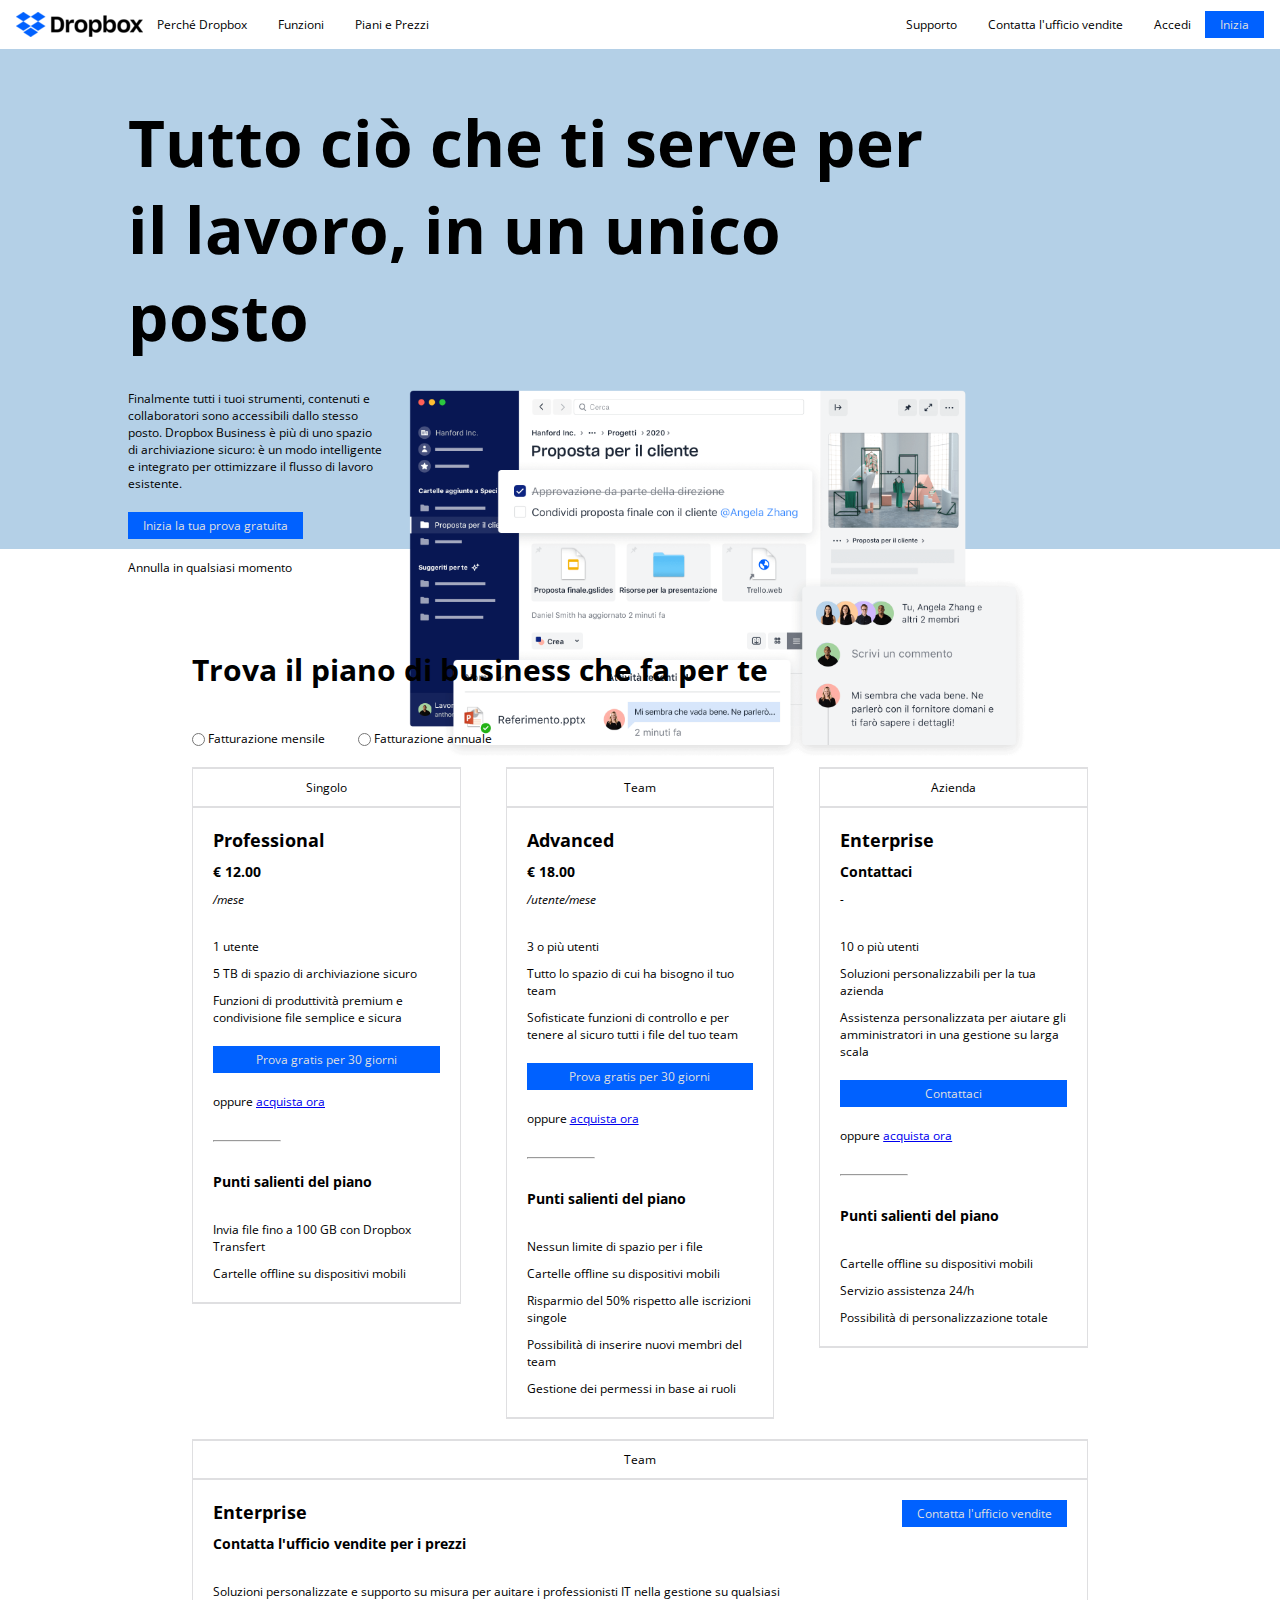
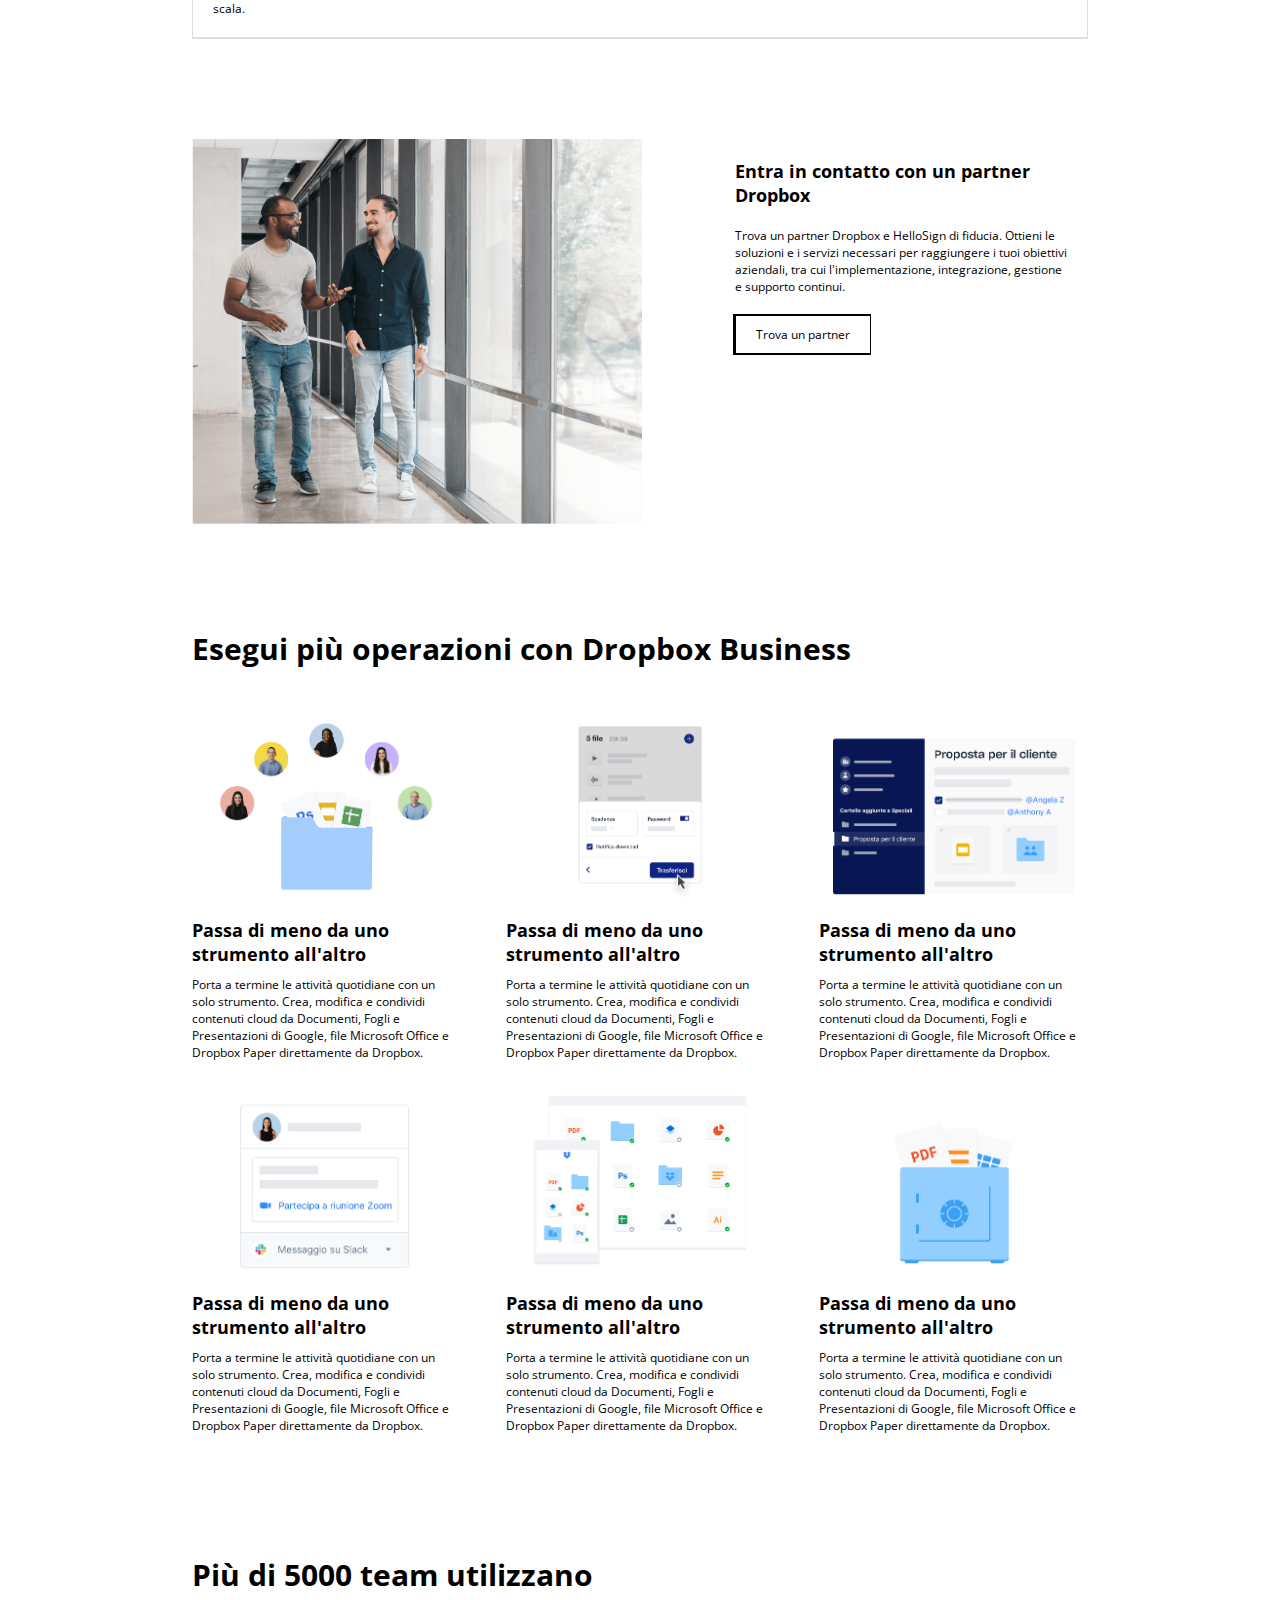
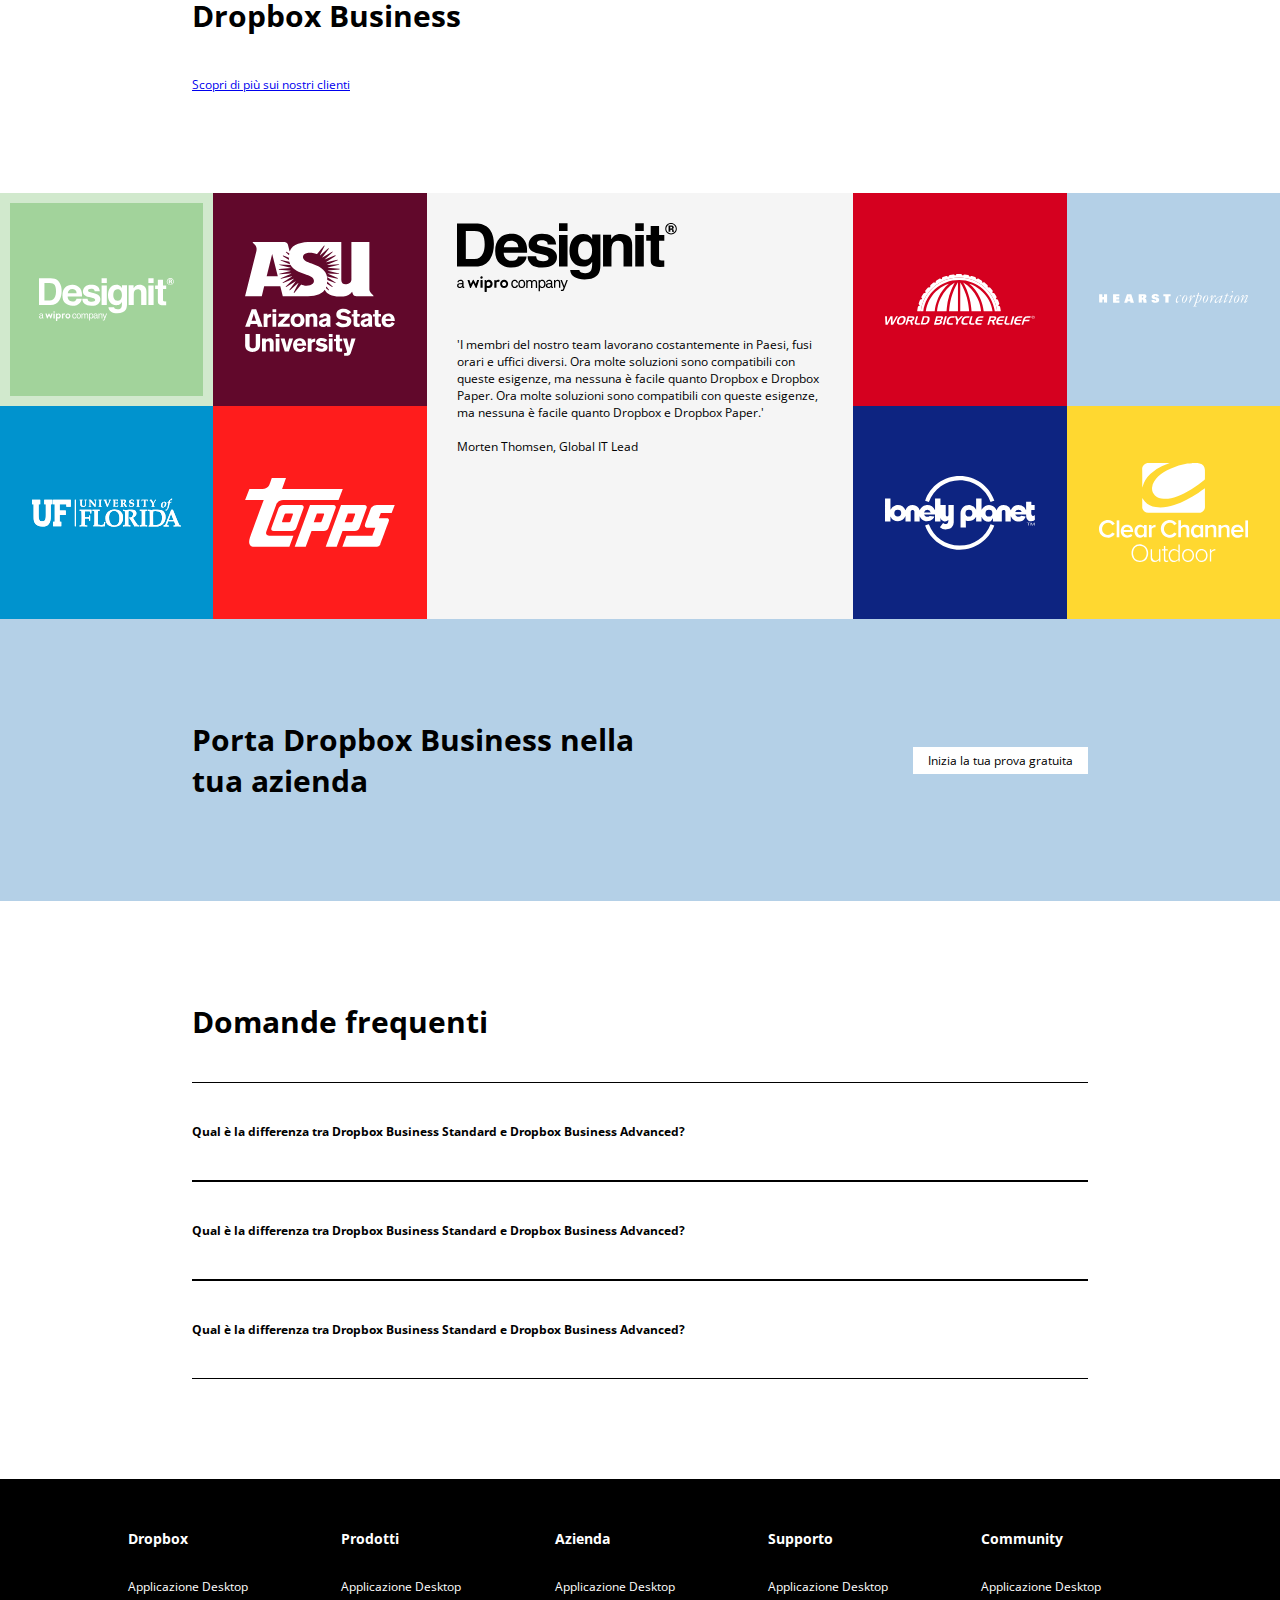
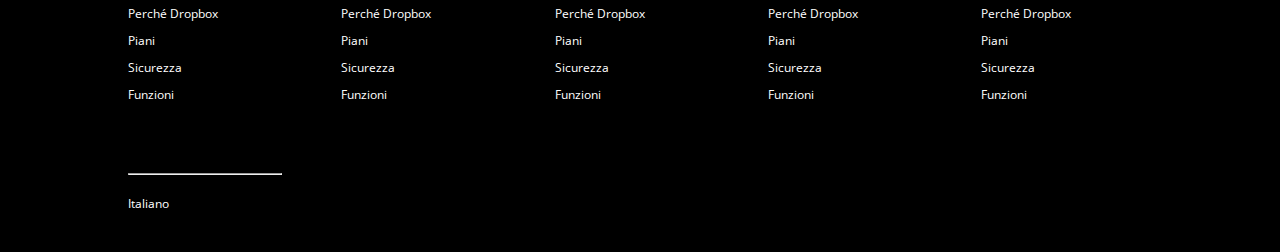
==== index.html @ f46a7dac "prima versione completa" ====
<!DOCTYPE html>
<html lang="en">
<head>
    <meta charset="UTF-8">
    <meta name="viewport" content="width=device-width, initial-scale=1.0">
    <title>Dropbox Business</title>

    <link rel="preconnect" href="https://fonts.googleapis.com">
    <link rel="preconnect" href="https://fonts.gstatic.com" crossorigin>
    <link href="https://fonts.googleapis.com/css2?family=Open+Sans:wght@400;700&display=swap" rel="stylesheet">
    <!-- /Google Fonts -->
    
    <link rel="stylesheet" href="https://cdnjs.cloudflare.com/ajax/libs/font-awesome/6.4.0/css/all.min.css" integrity="sha512-iecdLmaskl7CVkqkXNQ/ZH/XLlvWZOJyj7Yy7tcenmpD1ypASozpmT/E0iPtmFIB46ZmdtAc9eNBvH0H/ZpiBw==" crossorigin="anonymous" referrerpolicy="no-referrer" />
    <!-- /Fontawesome -->

    <link rel="stylesheet" href="./css/style.css">
    <!-- /Link al css -->
</head>
<body>

    <header>

        <div class="h-container d-flex px-1">

            <div class="h-links1 d-flex">
                <div class="dropbox-logo">
                    <a href="#">
                        <img src="./img/logo-small.png" alt="dropbox logo">
                    </a>
                </div>
                <div class="links">
                    <a href="#">Perché Dropbox</a>
                    <a href="#">Funzioni</a>
                    <a href="#">Piani e Prezzi</a>
                </div>
            </div>

            <div class="h-links2 d-flex">
                <div class="links">
                    <a href="#">Supporto</a>
                    <a href="#">Contatta l'ufficio vendite</a>
                    <a href="#">Accedi</a>
                </div>
                <a href="#" class="a-btn">
                    Inizia
                </a>
            </div>

        </div>

    </header>
    <!-- /Header -->

    <main>

        <section class="heroimg-container">

            <div class="heroimg-container2 container d-flex">
                <div class="heroimg-title">
                    <h1>
                        Tutto ciò che ti serve per il lavoro, in un unico posto
                    </h1>
                </div>
                <div class="heroimg-par">
                    <div>
                        Finalmente tutti i tuoi strumenti, contenuti e collaboratori sono accessibili dallo stesso posto. Dropbox Business è più di uno spazio di archiviazione sicuro: è un modo intelligente e integrato per ottimizzare il flusso di lavoro esistente.
                    </div>
                    <a href="" class="a-btn">
                        Inizia la tua prova gratuita
                    </a>
                    <div class="cancel">
                        Annulla in qualsiasi momento
                    </div>
                    <div class="arrow">
                        <i class="fa-solid fa-arrow-down"></i>
                    </div>
                </div>
                <div class="heroimg-img">
                    <img src="./img/jumbo.png" alt="hero image">
                </div>
            </div>

        </section>
        <!-- /Hero Image -->

        <section>

            <div class="container2">
                
                <div class="bsn-title">
                    <h2>
                        Trova il piano di business che fa per te
                    </h2>
                </div>
                <!-- /Titolo sezione -->

                <div class="radio-btn">
                    <input type="radio" id="mensile" name="fatturazione">
                    <label for="mensile">Fatturazione mensile</label>
                    <input type="radio" id="annuale" name="fatturazione">
                    <label for="annuale">Fatturazione annuale</label>
                </div>
                <!-- /Scelta fatturazione -->

                <div class="card-container d-flex">

                    <div class="bsn-card">
                        <div class="bsn-card-title">
                            <i class="fa-solid fa-user"></i>
                            Singolo
                        </div>
                        <div class="bsn-card-body">
                            <h2>
                                Professional
                            </h2>
                            <h3 class="price">
                                &euro; 12.00
                            </h3>
                            <div>
                                <em>/mese</em>
                            </div>
                            <ul>
                                <li>
                                    <i class="fa-solid fa-user"></i>
                                    1 utente
                                </li>
                                <li>
                                    <i class="fa-sharp fa-solid fa-folder"></i>
                                    5 TB di spazio di archiviazione sicuro
                                </li>
                                <li>
                                    <i class="fa-solid fa-share-nodes"></i>
                                    Funzioni di produttività premium e condivisione file semplice e sicura
                                </li>
                            </ul>
                            <a href="#" class="a-btn">
                                Prova gratis per 30 giorni
                            </a>
                            <div>
                                oppure <a href="#">acquista ora</a>
                            </div>
                            <hr>
                            <h3>
                                Punti salienti del piano
                            </h3>
                            <ul>
                                <li>
                                    <i class="fa-solid fa-check"></i>
                                    Invia file fino a 100 GB con Dropbox Transfert
                                </li>
                                <li>
                                    <i class="fa-solid fa-check"></i>
                                    Cartelle offline su dispositivi mobili
                                </li>
                            </ul>
                            
                        </div>
    
                    </div>
                    <!-- /Piano Professional -->

                    <div class="bsn-card">
                        <div class="bsn-card-title">
                            <i class="fa-solid fa-users"></i>
                            Team
                        </div>
                        <div class="bsn-card-body">
                            <h2>
                                Advanced
                            </h2>
                            <h3 class="price">
                                &euro; 18.00
                            </h3>
                            <div>
                                <em>/utente/mese</em>
                            </div>
                            <ul>
                                <li>
                                    <i class="fa-solid fa-users"></i>
                                    3 o più utenti
                                </li>
                                <li>
                                    <i class="fa-sharp fa-solid fa-folder"></i>
                                    Tutto lo spazio di cui ha bisogno il tuo team
                                </li>
                                <li>
                                    <i class="fa-solid fa-share-nodes"></i>
                                    Sofisticate funzioni di controllo e per tenere al sicuro tutti i file del tuo team
                                </li>
                            </ul>
                            <a href="#" class="a-btn">
                                Prova gratis per 30 giorni
                            </a>
                            <div>
                                oppure <a href="#">acquista ora</a>
                            </div>
                            <hr>
                            <h3>
                                Punti salienti del piano
                            </h3>
                            <ul>
                                <li>
                                    <i class="fa-solid fa-check"></i>
                                    Nessun limite di spazio per i file
                                </li>
                                <li>
                                    <i class="fa-solid fa-check"></i>
                                    Cartelle offline su dispositivi mobili
                                </li>
                                <li>
                                    <i class="fa-solid fa-check"></i>
                                    Risparmio del 50% rispetto alle iscrizioni singole
                                </li>
                                <li>
                                    <i class="fa-solid fa-check"></i>
                                    Possibilità di inserire nuovi membri del team
                                </li>
                                <li>
                                    <i class="fa-solid fa-check"></i>
                                    Gestione dei permessi in base ai ruoli
                                </li>
                            </ul>
                            
                        </div>
                        
                    </div>
                    <!-- /Piano Advanced -->

                    <div class="bsn-card">
                        <div class="bsn-card-title">
                            <i class="fa-solid fa-building"></i>
                            Azienda
                        </div>
                        <div class="bsn-card-body">
                            <h2>
                                Enterprise
                            </h2>
                            <h3 class="price">
                                Contattaci
                            </h3>
                            <div>
                                <em>-</em>
                            </div>
                            <ul>
                                <li>
                                    <i class="fa-solid fa-user"></i>
                                    10 o più utenti
                                </li>
                                <li>
                                    <i class="fa-sharp fa-solid fa-folder"></i>
                                    Soluzioni personalizzabili per la tua azienda
                                </li>
                                <li>
                                    <i class="fa-solid fa-share-nodes"></i>
                                    Assistenza personalizzata per aiutare gli amministratori in una gestione su larga scala
                                </li>
                            </ul>
                            <a href="#" class="a-btn">
                                Contattaci
                            </a>
                            <div>
                                oppure <a href="#">acquista ora</a>
                            </div>
                            <hr>
                            <h3>
                                Punti salienti del piano
                            </h3>
                            <ul>
                                <li>
                                    <i class="fa-solid fa-check"></i>
                                    Cartelle offline su dispositivi mobili
                                </li>
                                <li>
                                    <i class="fa-solid fa-check"></i>
                                    Servizio assistenza 24/h
                                </li>
                                <li>
                                    <i class="fa-solid fa-check"></i>
                                    Possibilità di personalizzazione totale
                                </li>
                            </ul>
                            
                        </div>
                        
                    </div>
                    <!-- /Piano Enterprise -->

                    <div class="bsn-card2">
                        <div class="bsn-card-title">
                            <i class="fa-solid fa-building"></i>
                            Team
                        </div>
                        <div class="bsn-card-body2 d-flex">
                            <div class="col1">
                                <h2>
                                    Enterprise
                                </h2>
                                <h3 class="ufficio-vendite">
                                    Contatta l'ufficio vendite per i prezzi
                                </h3>
                                <div>
                                    Soluzioni personalizzate e supporto su misura per auitare i professionisti IT nella gestione su qualsiasi scala.
                                </div>
                            </div>
                            <div class="col2 d-flex">
                                <a href="#" class="a-btn">
                                    Contatta l'ufficio vendite
                                </a>
                            </div>
                        </div>
                    </div>
                    <!-- /Piano Enterprise larghezza 100% -->

                </div>

            </div>

        </section>
        <!-- /Piano di business -->

        <section>

            <div class="partner container2 d-flex">

                <div class="img">
                    <img src="./img/partner.png" alt="business partner">
                </div>

                <div class="par">
                    <h2>
                        Entra in contatto con un partner Dropbox
                    </h2>
                    <div>
                        Trova un partner Dropbox e HelloSign di fiducia. Ottieni le soluzioni e i servizi necessari per raggiungere i tuoi obiettivi aziendali, tra cui l'implementazione, integrazione, gestione e supporto continui.
                    </div>
                    <a href="#" class="a-btn">
                        Trova un partner
                    </a>
                </div>

            </div>

        </section>
        <!-- /Partner Dropbox -->

        <section>

            <div class="container2">

                <div class="operaz-title">
                    <h2>
                        Esegui più operazioni con Dropbox Business
                    </h2>
                </div>
                <!-- /Titolo sezione -->

                <div class="operaz d-flex">

                    <div class="operaz-item">
                        <div class="operaz-card-img">
                            <img src="./img/business-feature-switching-tools.png" alt="">
                        </div>
                        <div class="operaz-card-title">
                            <h2>
                                Passa di meno da uno strumento all'altro
                            </h2>
                        </div>
                        <div>
                            Porta a termine le attività quotidiane con un solo strumento. Crea, modifica e condividi contenuti cloud da Documenti, Fogli e Presentazioni di Google, file Microsoft Office e Dropbox Paper direttamente da Dropbox.
                        </div>
                    </div>
                    <!-- /Card operazioni Business -->
                    
                    <div class="operaz-item">
                        <div class="operaz-card-img">
                            <img src="./img/business-feature-send-files-it.png" alt="">
                        </div>
                        <div class="operaz-card-title">
                            <h2>
                                Passa di meno da uno strumento all'altro
                            </h2>
                        </div>
                        <div>
                            Porta a termine le attività quotidiane con un solo strumento. Crea, modifica e condividi contenuti cloud da Documenti, Fogli e Presentazioni di Google, file Microsoft Office e Dropbox Paper direttamente da Dropbox.
                        </div>
                    </div>
                    <!-- /Card operazioni Business -->

                    <div class="operaz-item">
                        <div class="operaz-card-img">
                            <img src="./img/business-feature-coordinate-it.png" alt="">
                        </div>
                        <div class="operaz-card-title">
                            <h2>
                                Passa di meno da uno strumento all'altro
                            </h2>
                        </div>
                        <div>
                            Porta a termine le attività quotidiane con un solo strumento. Crea, modifica e condividi contenuti cloud da Documenti, Fogli e Presentazioni di Google, file Microsoft Office e Dropbox Paper direttamente da Dropbox.
                        </div>
                    </div>
                    <!-- /Card operazioni Business -->

                    <div class="operaz-item">
                        <div class="operaz-card-img">
                            <img src="./img/business-feature-integrations-it.png" alt="">
                        </div>
                        <div class="operaz-card-title">
                            <h2>
                                Passa di meno da uno strumento all'altro
                            </h2>
                        </div>
                        <div>
                            Porta a termine le attività quotidiane con un solo strumento. Crea, modifica e condividi contenuti cloud da Documenti, Fogli e Presentazioni di Google, file Microsoft Office e Dropbox Paper direttamente da Dropbox.
                        </div>
                    </div>
                    <!-- /Card operazioni Business -->

                    <div class="operaz-item">
                        <div class="operaz-card-img">
                            <img src="./img/business-feature-multi-device.png" alt="">
                        </div>
                        <div class="operaz-card-title">
                            <h2>
                                Passa di meno da uno strumento all'altro
                            </h2>
                        </div>
                        <div>
                            Porta a termine le attività quotidiane con un solo strumento. Crea, modifica e condividi contenuti cloud da Documenti, Fogli e Presentazioni di Google, file Microsoft Office e Dropbox Paper direttamente da Dropbox.
                        </div>
                    </div>
                    <!-- /Card operazioni Business -->

                    <div class="operaz-item">
                        <div class="operaz-card-img">
                            <img src="./img/business-feature-security.png" alt="">
                        </div>
                        <div class="operaz-card-title">
                            <h2>
                                Passa di meno da uno strumento all'altro
                            </h2>
                        </div>
                        <div>
                            Porta a termine le attività quotidiane con un solo strumento. Crea, modifica e condividi contenuti cloud da Documenti, Fogli e Presentazioni di Google, file Microsoft Office e Dropbox Paper direttamente da Dropbox.
                        </div>
                    </div>
                    <!-- /Card operazioni Business -->

                </div>

            </div>

        </section>
        <!-- /Operazioni -->

        <section>

            <div class="container2">

                <div class="team-title">
                    <h2>
                        Più di 5000 team utilizzano Dropbox Business
                    </h2>
                </div>
                <!-- /Titolo sezione -->

                <div class="scopri">
                    <a href="#">Scopri di più sui nostri clienti</a>
                </div>

            </div>

        </section>
        <!-- /Team -->

        <section>

            <div class="clients d-flex">

                <div class="clients-item lateral d-flex">

                    <div class="clients-card designit d-flex">
                        <img src="./img/designit.svg" alt="designit logo">
                    </div>
                    <div class="clients-card arizona d-flex">
                        <img src="./img/arizona_state_university.svg" alt="arizona university logo">
                    </div>
                    <div class="clients-card florida d-flex">
                        <img src="./img/university_of_florida.svg" alt="florida university logo">   
                    </div>
                    <div class="clients-card topps d-flex">
                        <img src="./img/topps.svg" alt="topps logo">
                    </div>

                </div>

                <div class="clients-item designit-quote">
                    <div class="designit-logo">
                        <img src="./img/designit.svg" alt="designit logo">
                    </div>
                    <div class="thomsen-quote">
                        'I membri del nostro team lavorano costantemente in Paesi, fusi orari e uffici diversi. Ora molte soluzioni sono compatibili con queste esigenze, ma nessuna è facile quanto Dropbox e Dropbox Paper. Ora molte soluzioni sono compatibili con queste esigenze, ma nessuna è facile quanto Dropbox e Dropbox Paper.'
                        <br>
                        <br>
                        Morten Thomsen, Global IT Lead 
                    </div>

                </div>

                <div class="clients-item lateral d-flex">

                    <div class="clients-card bicycle d-flex">
                        <img src="./img/world_bicycle_relief.svg" alt="bicycle logo">
                    </div>
                    <div class="clients-card hearst d-flex">
                        <img src="./img/hearst_corp.svg" alt="hearst logo">
                    </div>
                    <div class="clients-card lonely d-flex">
                        <img src="./img/lonely_planet.svg" alt="lonely planet logo">   
                    </div>
                    <div class="clients-card clear d-flex">
                        <img src="./img/clear_channel.svg" alt="clear channel logo">
                    </div>

                </div>

            </div>

        </section>
        <!-- /Icone clienti -->

        <section class="porta-dropbox">

            <div class="container2 porta-dropbox-cont d-flex">

                <div class="title">
                    <h2>Porta Dropbox Business nella tua azienda</h2>
                </div>

                <div class="">
                    <a href="#" class="a-btn">Inizia la tua prova gratuita</a>
                </div>

            </div>

        </section>
        <!-- /Porta Dropbox -->

        <section>

            <div class="faq container2">

                <div class="faq-title">
                    <h2>Domande frequenti</h2>
                </div>
                <div class="faq-container">
                    <div class="question d-flex">
                        <div>
                            <h4>
                                Qual è la differenza tra Dropbox Business Standard e Dropbox Business Advanced?
                            </h4>
                        </div>
                        <div>
                            <i class="fa-solid fa-chevron-down"></i>
                            <i class="fa-solid fa-chevron-up"></i>
                        </div>
                    </div>
                    <p class="answer">
                        Lorem ipsum dolor sit amet consectetur adipisicing elit. Dignissimos aliquam ex harum in, fuga enim doloribus, magni facere magnam quos suscipit repudiandae corporis dolorem vitae, recusandae similique laborum laudantium iusto.
                    </p>
                </div>
                <div class="faq-container">
                    <div class="question d-flex">
                        <div>
                            <h4>
                                Qual è la differenza tra Dropbox Business Standard e Dropbox Business Advanced?
                            </h4>
                        </div>
                        <div>
                            <i class="fa-solid fa-chevron-down"></i>
                            <i class="fa-solid fa-chevron-up"></i>
                        </div>
                    </div>
                    <p class="answer">
                        Lorem ipsum dolor sit amet consectetur adipisicing elit. Dignissimos aliquam ex harum in, fuga enim doloribus, magni facere magnam quos suscipit repudiandae corporis dolorem vitae, recusandae similique laborum laudantium iusto.
                    </p>
                </div>
                <div class="faq-container">
                    <div class="question d-flex">
                        <div>
                            <h4>
                                Qual è la differenza tra Dropbox Business Standard e Dropbox Business Advanced?
                            </h4>
                        </div>
                        <div>
                            <i class="fa-solid fa-chevron-down"></i>
                            <i class="fa-solid fa-chevron-up"></i>
                        </div>
                    </div>
                    <p class="answer">
                        Lorem ipsum dolor sit amet consectetur adipisicing elit. Dignissimos aliquam ex harum in, fuga enim doloribus, magni facere magnam quos suscipit repudiandae corporis dolorem vitae, recusandae similique laborum laudantium iusto.
                    </p>
                </div>

            </div>


        </section>
        <!-- /Domande frequenti -->

    </main>
    <!-- /Main -->

    <footer>

        <div class="f-container container d-flex">

            <div class="f-item">
                <h3>
                    Dropbox
                </h3>
                <ul>
                    <li>
                        <a href="">Applicazione Desktop</a>
                    </li>
                    <li>
                        <a href="">Perché Dropbox</a>
                    </li>
                    <li>
                        <a href="">Piani</a>
                    </li>
                    <li>
                        <a href="">Sicurezza</a>
                    </li>
                    <li>
                        <a href="">Funzioni</a>
                    </li>
                </ul>
            </div>
            <div class="f-item">
                <h3>
                    Prodotti
                </h3>
                <ul>
                    <li>
                        <a href="">Applicazione Desktop</a>
                    </li>
                    <li>
                        <a href="">Perché Dropbox</a>
                    </li>
                    <li>
                        <a href="">Piani</a>
                    </li>
                    <li>
                        <a href="">Sicurezza</a>
                    </li>
                    <li>
                        <a href="">Funzioni</a>
                    </li>
                </ul>
            </div>
            <div class="f-item">
                <h3>
                    Azienda
                </h3>
                <ul>
                    <li>
                        <a href="">Applicazione Desktop</a>
                    </li>
                    <li>
                        <a href="">Perché Dropbox</a>
                    </li>
                    <li>
                        <a href="">Piani</a>
                    </li>
                    <li>
                        <a href="">Sicurezza</a>
                    </li>
                    <li>
                        <a href="">Funzioni</a>
                    </li>
                </ul>
            </div>
            <div class="f-item">
                <h3>
                    Supporto
                </h3>
                <ul>
                    <li>
                        <a href="">Applicazione Desktop</a>
                    </li>
                    <li>
                        <a href="">Perché Dropbox</a>
                    </li>
                    <li>
                        <a href="">Piani</a>
                    </li>
                    <li>
                        <a href="">Sicurezza</a>
                    </li>
                    <li>
                        <a href="">Funzioni</a>
                    </li>
                </ul>
            </div>
            <div class="f-item">
                <h3>
                    Community
                </h3>
                <ul>
                    <li>
                        <a href="">Applicazione Desktop</a>
                    </li>
                    <li>
                        <a href="">Perché Dropbox</a>
                    </li>
                    <li>
                        <a href="">Piani</a>
                    </li>
                    <li>
                        <a href="">Sicurezza</a>
                    </li>
                    <li>
                        <a href="">Funzioni</a>
                    </li>
                </ul>
            </div>

            <div class="language">
                <hr>
                <div>
                    <i class="fa-solid fa-earth-europe"></i>
                    Italiano
                    <i class="fa-solid fa-caret-up"></i>
                </div>
            </div>

        </div>
        

    </footer>
    <!-- /Footer -->
    
</body>
</html>
---- css/style.css ----
/* #region Common */

    * {
        margin: 0;
        padding: 0;
        box-sizing: border-box;
    }

    :root {
        --light: white;
        --dark: black;
        --light-grey: #dfdfe1;
        --bg-btn: #0061ff;
        --bg-btn-light: #478cfa;
        --bg-heroimg: #b4d0e7;
        --txt-check: #0c64ff;
        --bg-designit: #a2d39b;
        --bord-designit: #d1e9cd;
        --bg-arizona: #61082b;
        --bg-florida: #0093ce;
        --bg-topps: #ff1c1c;
        --bg-bicycle: #d5001f;
        --bg-hearst: #b4d0e7;
        --bg-lonely: #0d2481;
        --bg-clear: #ffd830;
        --bg-designit-quote: #f5f5f5;
    }

    body {
        font-family: 'Open Sans', sans-serif;
        font-size: 12px;
        min-width: 1100px;
    }

    header {
        position: sticky;
        top: 0;
        left: 0;
        background-color: var(--light);
    }

    footer {
        background-color: var(--dark);
    }

/* #endregion Common */

/* #region Utilities */

    .container {
        width: 80%;
        max-width: 1170px;
        margin: auto;
    }

    .container2 {
        width: 70%;
        max-width: 1100px;
        margin: auto;
    }

    .d-flex {
        display: flex;
    }

    .py-1 {
        padding-top: 1rem;
        padding-bottom: 1rem;
    }

    .px-1 {
        padding-left: 1rem;
        padding-right: 1rem;
    }

    .p-rel {
        position: relative;
    }

    .a-btn {
        display: inline-block;
        background-color: var(--bg-btn);
        color: var(--light-grey);
        text-decoration: none;
        padding: 5px 15px;
    }

    .a-btn:hover {
        background-color: var(--bg-btn-light);
        color: var(--light);
    }

/* #endregion Utilities */

/* #region Debug */

    .debug1 {
        background-color: orange;
        height: 100px;
    }

    .debug2 {
        background-color: lightgreen;
        height: 400px;
    }

    .debug3 {
        background-color: black;
        height: 100px;
    }

/* #endregion Debug */

/* #region Header */

    .h-container, .h-links1, .h-links2 {
        justify-content: space-between;
        align-items: center;
    }

    .dropbox-logo {
        line-height: 50%;
    }

    .h-container .links a {
        display: inline-block;
        text-decoration: none;
        color: var(--dark);
        padding: 16px 14px;
    }

    .h-container .links a:hover {
        border-bottom: 1px solid black;
    }

/* #endregion Header */

/* #region Hero Image */

    .heroimg-container {
        height: 500px;
        background-color: var(--bg-heroimg);
    }

    .heroimg-container2 {
        flex-wrap: wrap;
    }

    .heroimg-title {
        width: 80%;
        padding-top: 50px;
        padding-bottom: 30px;
        font-size: 32px;
    }

    .heroimg-par {
        width: calc(100% /12 *3);
    }

    .heroimg-par .a-btn {
        margin: 20px 0;
    }

    .cancel {
        padding-bottom: 30px;
    }

    .arrow {
        font-size: 30px;
    }

    .heroimg-img {
        width: calc(100% /12 *9);
    }

    .heroimg-img img {
        width: 90%;
        max-width: 650px;
    }

/* #endregion Hero Image */

/* #region Piano business */

    .bsn-title {
        padding-top: 100px;
        padding-bottom: 40px;
        font-size: 20px;
    }

    .radio-btn {
        padding-bottom: 20px;
    }

    #mensile, #annuale {
        vertical-align: middle;
    }

    #annuale {
        margin-left: 30px;
    }

    .card-container {
        align-items: flex-start;
        justify-content: space-between;
        flex-wrap: wrap;
        padding-bottom: 100px;
    }

    .bsn-card {
        width: calc(100% /12 *3.6);
    }

    .bsn-card2 {
        width: 100%;
        padding-top: 20px;
    }

    .bsn-card-title {
        text-align: center;
        padding: 10px 0;
    }

    .bsn-card-title, .bsn-card-body, .bsn-card-body2 {
        border-top: 2px solid var(--light-grey);
        border-left: 1px solid var(--light-grey);
        border-right: 1px solid var(--light-grey);
    }

    .bsn-card-body, .bsn-card-body2 {
        padding: 20px 20px;
        border-bottom: 2px solid var(--light-grey);
    }

    .bsn-card-body .price {
        padding: 10px 0;
    }

    .bsn-card-body ul {
        list-style: none;
        padding-top: 20px;
    }

    .bsn-card-body li {
        padding-top: 10px;
    }

    .bsn-card-body .a-btn {
        width: 100%;
        text-align: center;
        margin: 20px 0;
    }

    .bsn-card-body hr {
        width: 30%;
        margin: 30px;
        margin-left: 0px;
    }

    .bsn-card-body .fa-check {
        color: var(--txt-check)
    }
    
    .bsn-card-body2 .col1 {
        width:  calc(100% /12 * 8);
    }

    .bsn-card-body2 .col2 {
        width: calc(100% /12 * 4);
        justify-content: flex-end;
        align-items: flex-start;
    }

    .bsn-card-body2 .ufficio-vendite {
        padding: 10px 0;
        padding-bottom: 30px;
    }

    .bsn-card-body2 .btn2 {
        padding: 10px 20px;
    }

/* #endregion Piano business */

/* #region Partner Dropbox */

    .partner {
        padding-bottom: 100px;
    }

    .partner .img {
        width: calc(100% /12 * 7);
    }

    .partner img {
        width: 90%;
        max-width: 450px;
    }

    .partner .par {
        width: calc(100% /12 * 5);
        padding: 20px;
    }

    .par div {
        padding: 20px 0;
    }

    .par .a-btn {
        background-color: var(--light);
        color: var(--dark);
        border: 1px solid var(--dark);
        padding: 10px 20px;
        box-shadow: -1px 0px 0px 1px;
    }

/* #endregion Partner Dropbox */

/* #region Operazioni Business*/

    .operaz-title {
        font-size: 20px;
        padding-bottom: 40px;
    }

    .operaz {
            align-items: center;
            justify-content: space-between;
            flex-wrap: wrap;
            padding-bottom: 100px;
    }

    .operaz-item {
        width: calc(100% /12 *3.6);
        padding-bottom: 20px;
    }

    .operaz img {
        width: 90%;
    }

    .operaz .operaz-card-img {
        text-align: center;
    }

    .operaz .operaz-card-title {
        padding: 10px 0;
    }
    
/* #endregion Operazioni Business */

/* #region Team */

    .team-title {
        font-size: 20px;
        padding-bottom: 40px;
        width: 50%;
    }

    .scopri {
        padding-bottom: 100px;
    }

/* #endregion Team */

/* #region Icone clienti */

    .clients {
        align-items: center;
    }
    
    .clients-item {
        width: calc(100% / 12 * 4);
    }

    .clients-item.lateral {
        flex-wrap: wrap;
    }

    .clients-card {
        width: 50%;
        aspect-ratio: 1;
        align-items: center;
        justify-content: center;
    }

    .clients-card img {
        width: 70%;
        filter: invert(100%) sepia(100%) saturate(0%) hue-rotate(162deg) brightness(101%) contrast(104%);
    }

    .clients-card.designit {
        background-color: var(--bg-designit);
        border: 10px solid var(--bord-designit);
    }

    .clients-card.arizona {
        background-color: var(--bg-arizona);
    }

    .clients-card.florida {
        background-color: var(--bg-florida);
    }

    .clients-card.topps {
        background-color: var(--bg-topps);
    }

    .clients-card.bicycle {
        background-color: var(--bg-bicycle);
    }

    .clients-card.hearst {
        background-color: var(--bg-hearst);
    }

    .clients-card.lonely {
        background-color: var(--bg-lonely);
    }

    .clients-card.clear {
        background-color: var(--bg-clear);
    }

    .clients-item.designit-quote {
        aspect-ratio: 1;
        padding: 30px;
        background-color: var(--bg-designit-quote);
    }

    .designit-logo img {
        width: 60%;
        padding-bottom: 40px;
    }
    
/* #endregion Icone clienti */

/* #region Porta Dropbox  */

    .porta-dropbox {
        background-color: var(--bg-heroimg);
    }

    .porta-dropbox-cont {
        padding: 100px 0;
        justify-content: space-between;
        align-items: center;
    }

    .porta-dropbox-cont .title {
        width: 50%;
        font-size: 20px;
    }

    .porta-dropbox-cont .a-btn {
        background-color: var(--light);
        color: var(--dark);
    }

/* #endregion Porta Dropbox  */

/* #region FAQ  */

    .faq {
        padding: 100px 0;
    }

    .faq-title {
        padding-bottom: 40px;
        font-size: 20px;
    }

    .faq-container {
        padding: 40px 0;
        padding-right: 20px;
        border-top: 1px solid var(--dark);
        border-bottom: 1px solid var(--dark);
    }

    .question {
        align-items: center;
        justify-content: space-between;
    }

    .answer {
        display: none;
        padding-top: 20px;
    }

    .faq-container:hover .answer {
        display: block;
    }

    .fa-chevron-up {
        display: none;
    }

    .faq-container:hover .fa-chevron-down {
        display: none;
    }

    .faq-container:hover .fa-chevron-up {
        display: block;
    }

/* #endregion FAQ  */

/* #region Footer  */

    .f-container {
        color: var(--light);
        justify-content: space-between;
        flex-wrap: wrap;
    }

    .f-item {
        width: calc(100% /12 * 2);
        padding: 50px 0;
    }

    .f-item ul {
        list-style: none;
        padding-top: 20px;
    }

    .f-item li {
        padding-top: 10px;
    }

    .f-item a {
        color: var(--light);
        text-decoration: none;
    }

    .f-item a:hover {
        text-decoration: underline;
    }

    .language {
        width: 100%;
        padding-bottom: 40px;
        color: var(--light);
    }

    .language hr {
        width: 15%;
        margin: 20px 0;
        margin-left: 0px;
        color: var(--light);
    }

/* #endregion Footer  */
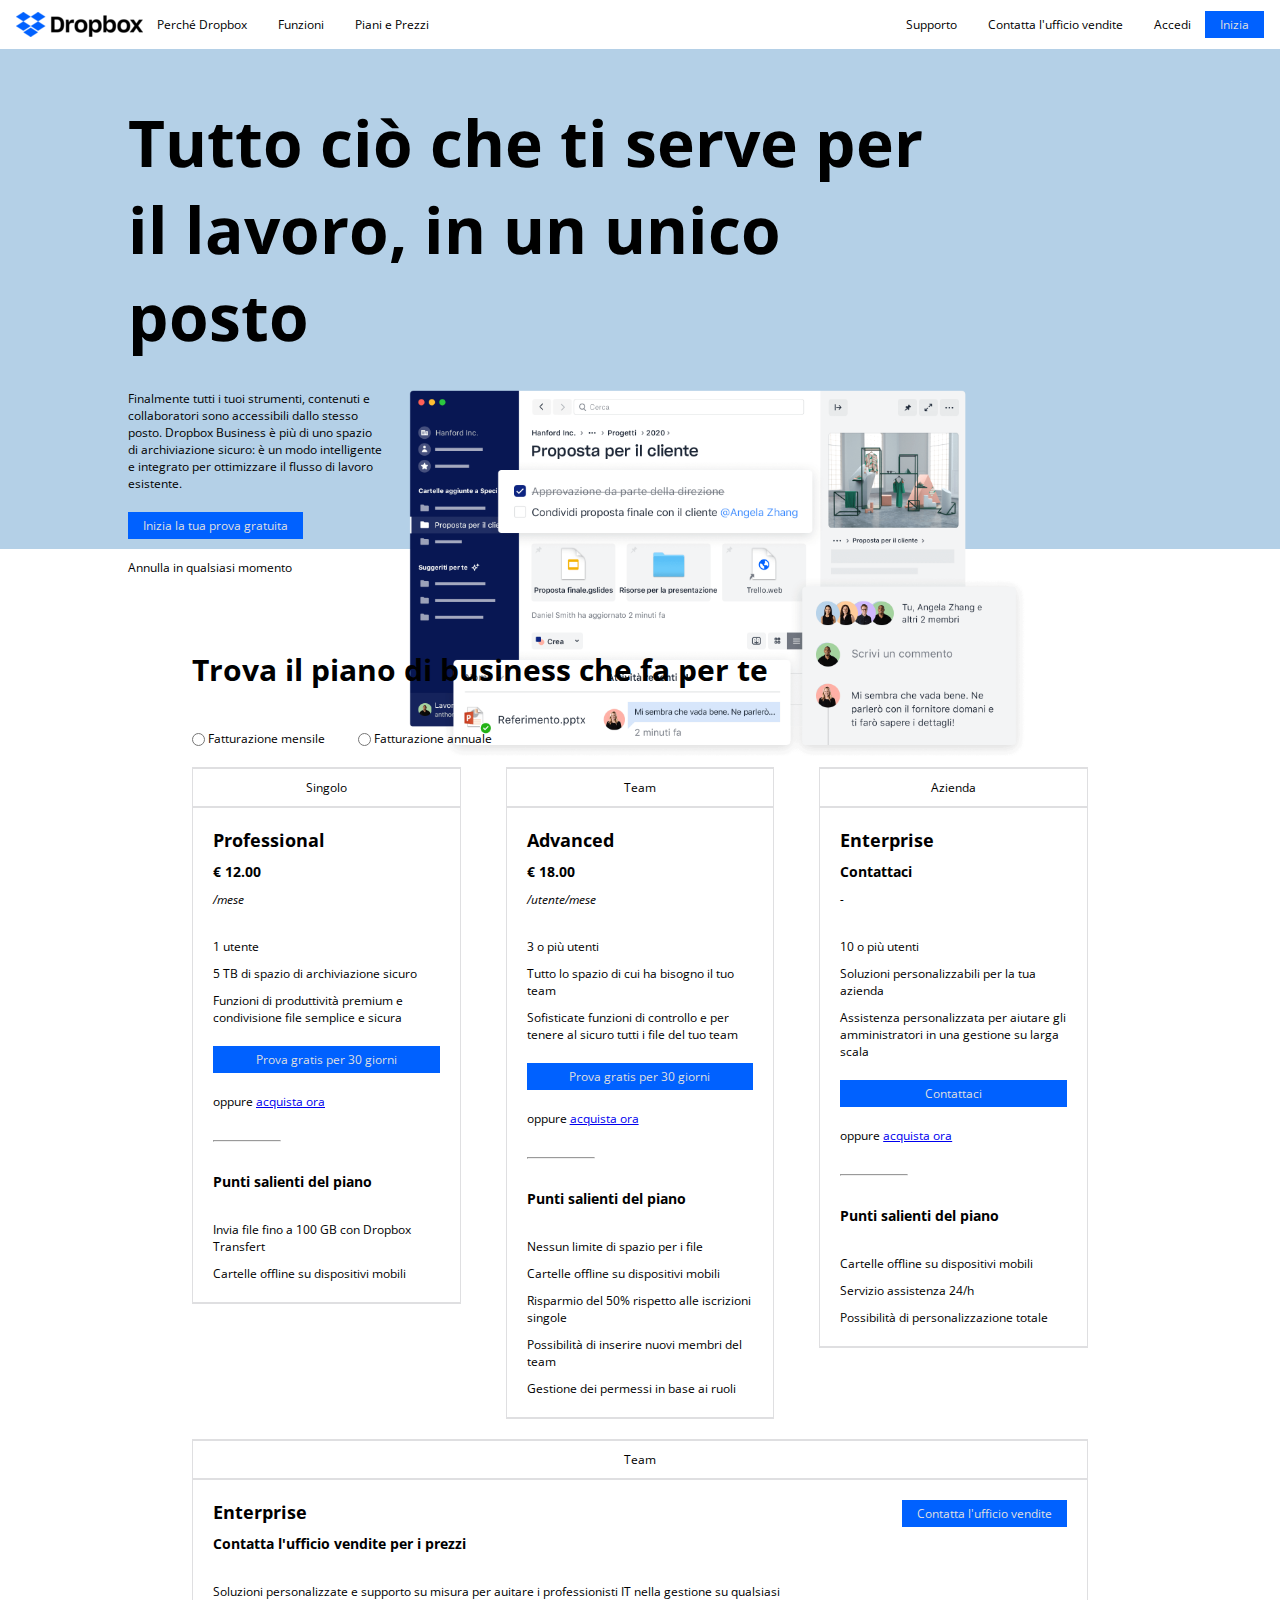
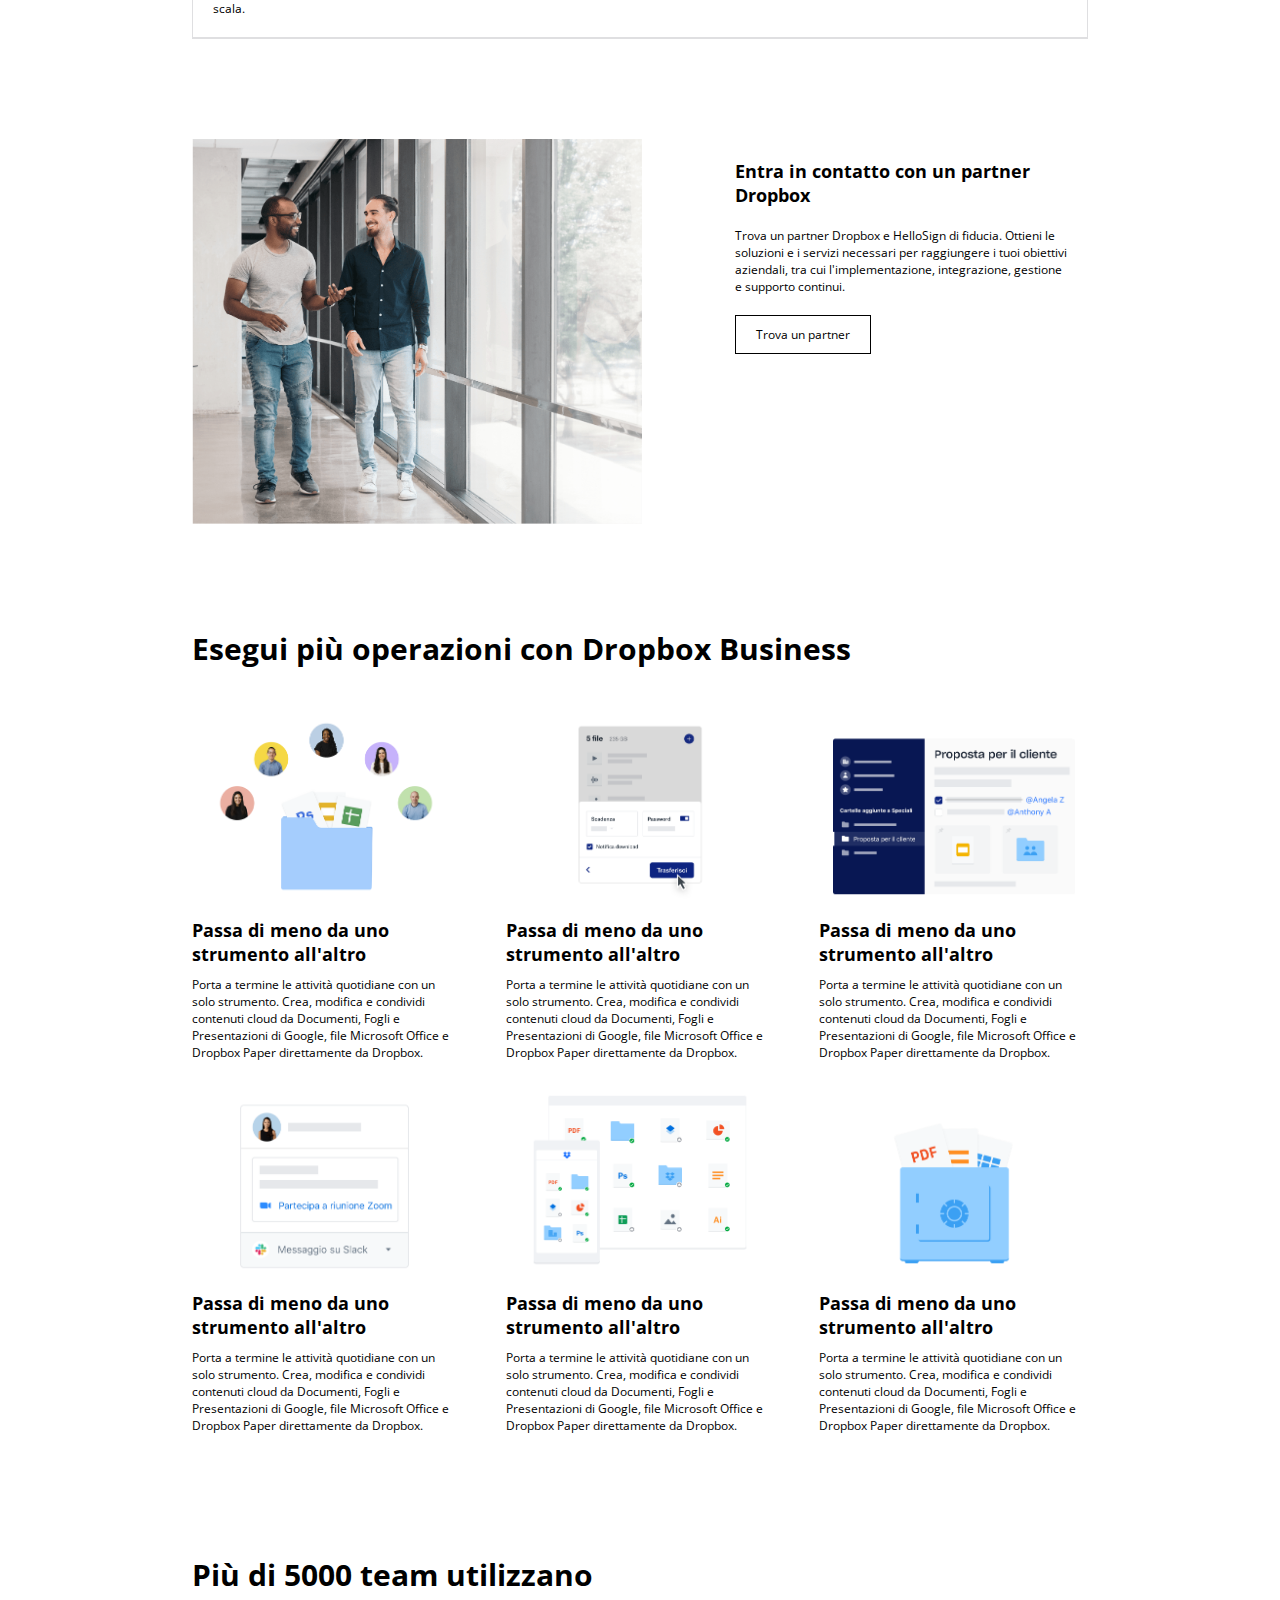
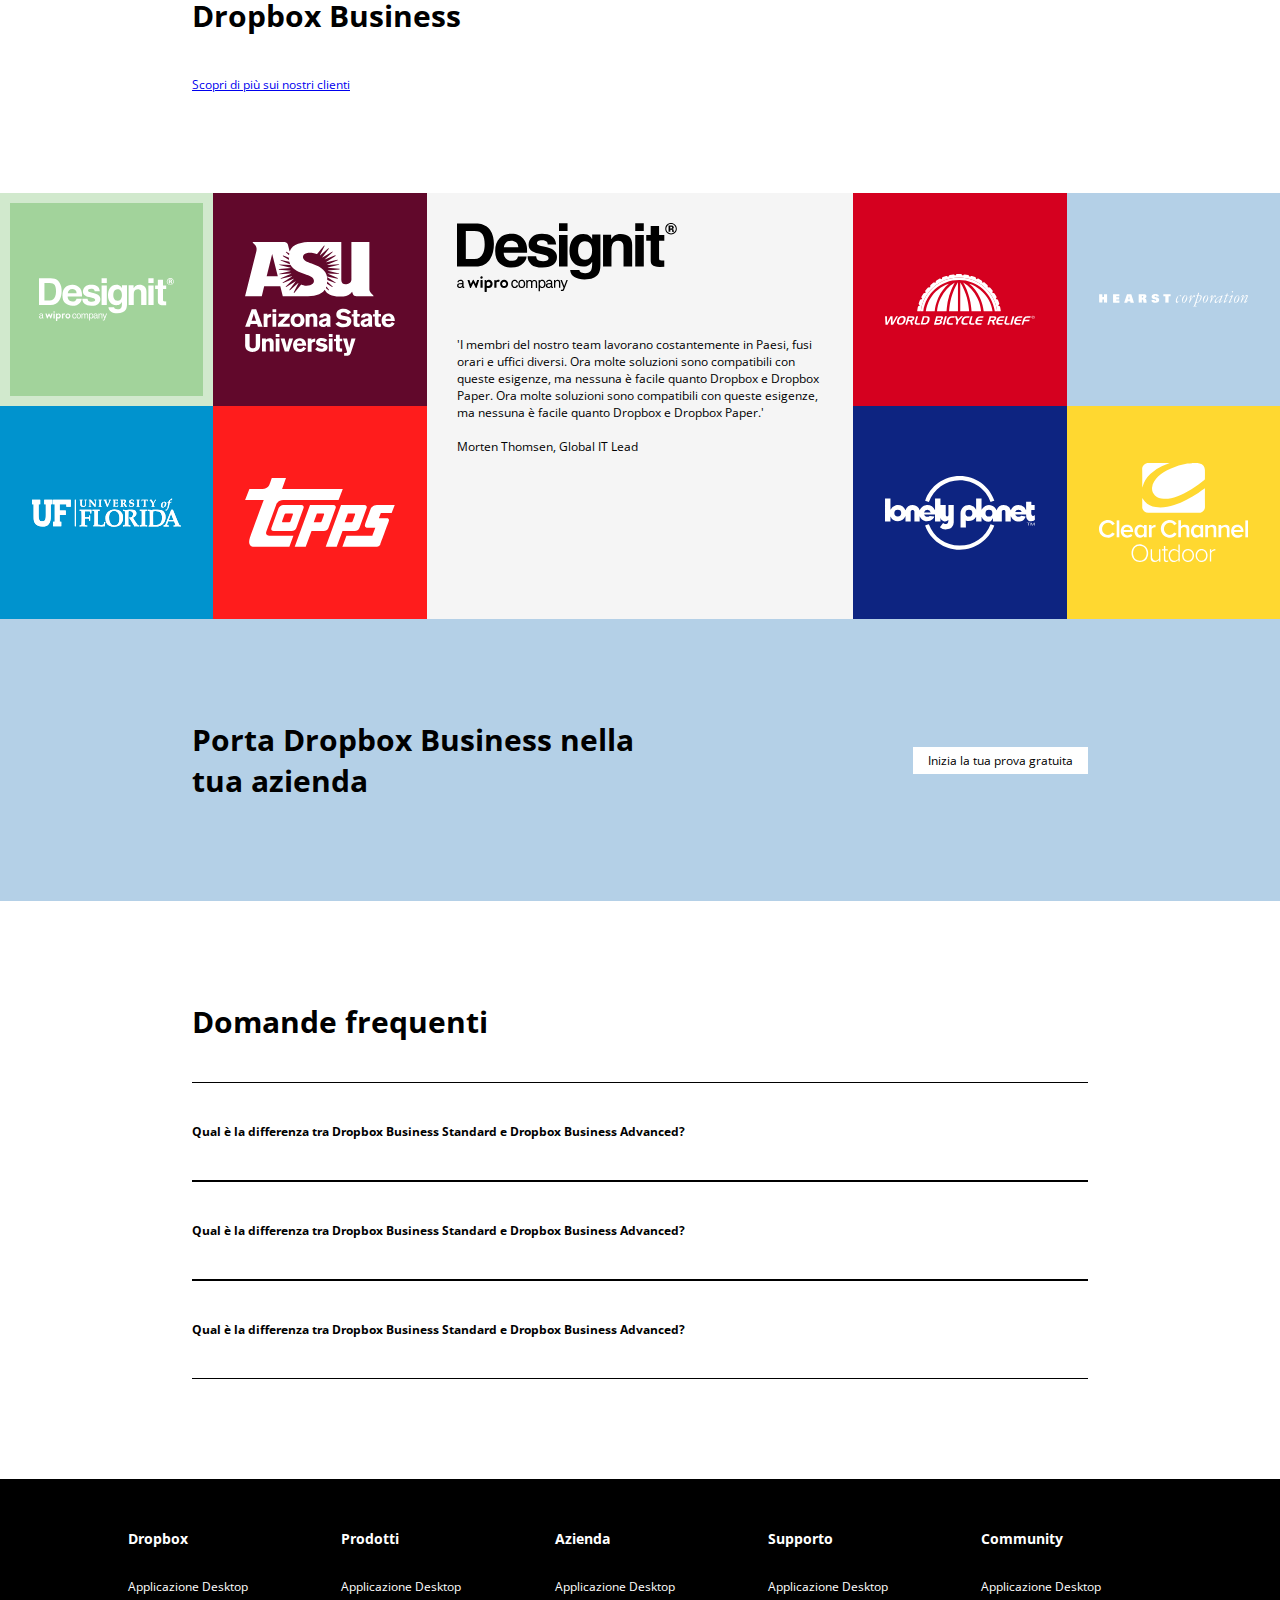
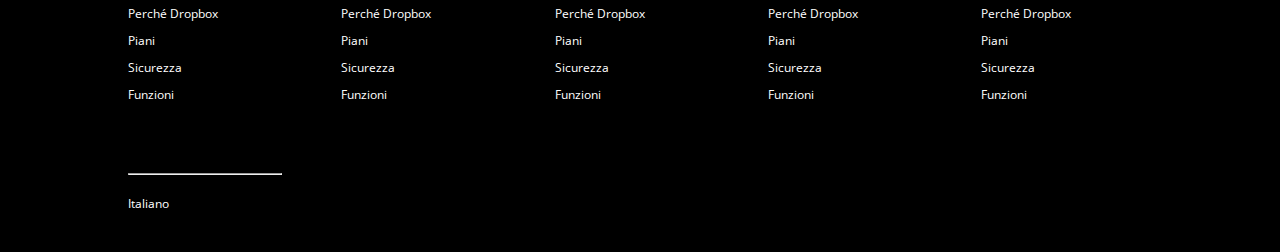
==== commit b73ef6b2: "terza versione" ====
--- a/index.html
+++ b/index.html
@@ -65,14 +65,16 @@
                     <div>
                         Finalmente tutti i tuoi strumenti, contenuti e collaboratori sono accessibili dallo stesso posto. Dropbox Business è più di uno spazio di archiviazione sicuro: è un modo intelligente e integrato per ottimizzare il flusso di lavoro esistente.
                     </div>
-                    <a href="" class="a-btn">
+                    <a href="#" class="a-btn">
                         Inizia la tua prova gratuita
                     </a>
                     <div class="cancel">
                         Annulla in qualsiasi momento
                     </div>
                     <div class="arrow">
-                        <i class="fa-solid fa-arrow-down"></i>
+                        <a href="#bsn-anchor">
+                            <i class="fa-solid fa-arrow-down"></i>
+                        </a>
                     </div>
                 </div>
                 <div class="heroimg-img">
@@ -87,7 +89,7 @@
 
             <div class="container2">
                 
-                <div class="bsn-title">
+                <div id="bsn-anchor" class="bsn-title">
                     <h2>
                         Trova il piano di business che fa per te
                     </h2>
@@ -316,7 +318,7 @@
             </div>
 
         </section>
-        <!-- /Piano di business -->
+        <!-- /Piano business -->
 
         <section>
 
@@ -451,7 +453,7 @@
             </div>
 
         </section>
-        <!-- /Operazioni -->
+        <!-- /Operazioni Business -->
 
         <section>
 
@@ -606,7 +608,7 @@
 
 
         </section>
-        <!-- /Domande frequenti -->
+        <!-- /FAQ -->
 
     </main>
     <!-- /Main -->
@@ -621,19 +623,19 @@
                 </h3>
                 <ul>
                     <li>
-                        <a href="">Applicazione Desktop</a>
-                    </li>
-                    <li>
-                        <a href="">Perché Dropbox</a>
-                    </li>
-                    <li>
-                        <a href="">Piani</a>
-                    </li>
-                    <li>
-                        <a href="">Sicurezza</a>
-                    </li>
-                    <li>
-                        <a href="">Funzioni</a>
+                        <a href="#">Applicazione Desktop</a>
+                    </li>
+                    <li>
+                        <a href="#">Perché Dropbox</a>
+                    </li>
+                    <li>
+                        <a href="#">Piani</a>
+                    </li>
+                    <li>
+                        <a href="#">Sicurezza</a>
+                    </li>
+                    <li>
+                        <a href="#">Funzioni</a>
                     </li>
                 </ul>
             </div>
@@ -643,19 +645,19 @@
                 </h3>
                 <ul>
                     <li>
-                        <a href="">Applicazione Desktop</a>
-                    </li>
-                    <li>
-                        <a href="">Perché Dropbox</a>
-                    </li>
-                    <li>
-                        <a href="">Piani</a>
-                    </li>
-                    <li>
-                        <a href="">Sicurezza</a>
-                    </li>
-                    <li>
-                        <a href="">Funzioni</a>
+                        <a href="#">Applicazione Desktop</a>
+                    </li>
+                    <li>
+                        <a href="#">Perché Dropbox</a>
+                    </li>
+                    <li>
+                        <a href="#">Piani</a>
+                    </li>
+                    <li>
+                        <a href="#">Sicurezza</a>
+                    </li>
+                    <li>
+                        <a href="#">Funzioni</a>
                     </li>
                 </ul>
             </div>
@@ -665,19 +667,19 @@
                 </h3>
                 <ul>
                     <li>
-                        <a href="">Applicazione Desktop</a>
-                    </li>
-                    <li>
-                        <a href="">Perché Dropbox</a>
-                    </li>
-                    <li>
-                        <a href="">Piani</a>
-                    </li>
-                    <li>
-                        <a href="">Sicurezza</a>
-                    </li>
-                    <li>
-                        <a href="">Funzioni</a>
+                        <a href="#">Applicazione Desktop</a>
+                    </li>
+                    <li>
+                        <a href="#">Perché Dropbox</a>
+                    </li>
+                    <li>
+                        <a href="#">Piani</a>
+                    </li>
+                    <li>
+                        <a href="#">Sicurezza</a>
+                    </li>
+                    <li>
+                        <a href="#">Funzioni</a>
                     </li>
                 </ul>
             </div>
@@ -687,19 +689,19 @@
                 </h3>
                 <ul>
                     <li>
-                        <a href="">Applicazione Desktop</a>
-                    </li>
-                    <li>
-                        <a href="">Perché Dropbox</a>
-                    </li>
-                    <li>
-                        <a href="">Piani</a>
-                    </li>
-                    <li>
-                        <a href="">Sicurezza</a>
-                    </li>
-                    <li>
-                        <a href="">Funzioni</a>
+                        <a href="#">Applicazione Desktop</a>
+                    </li>
+                    <li>
+                        <a href="#">Perché Dropbox</a>
+                    </li>
+                    <li>
+                        <a href="#">Piani</a>
+                    </li>
+                    <li>
+                        <a href="#">Sicurezza</a>
+                    </li>
+                    <li>
+                        <a href="#">Funzioni</a>
                     </li>
                 </ul>
             </div>
@@ -709,19 +711,19 @@
                 </h3>
                 <ul>
                     <li>
-                        <a href="">Applicazione Desktop</a>
-                    </li>
-                    <li>
-                        <a href="">Perché Dropbox</a>
-                    </li>
-                    <li>
-                        <a href="">Piani</a>
-                    </li>
-                    <li>
-                        <a href="">Sicurezza</a>
-                    </li>
-                    <li>
-                        <a href="">Funzioni</a>
+                        <a href="#">Applicazione Desktop</a>
+                    </li>
+                    <li>
+                        <a href="#">Perché Dropbox</a>
+                    </li>
+                    <li>
+                        <a href="#">Piani</a>
+                    </li>
+                    <li>
+                        <a href="#">Sicurezza</a>
+                    </li>
+                    <li>
+                        <a href="#">Funzioni</a>
                     </li>
                 </ul>
             </div>
--- a/css/style.css
+++ b/css/style.css
@@ -84,6 +84,7 @@
         color: var(--light-grey);
         text-decoration: none;
         padding: 5px 15px;
+        transition: all 300ms;
     }
 
     .a-btn:hover {
@@ -162,12 +163,16 @@
         margin: 20px 0;
     }
 
-    .cancel {
+    .heroimg-par .cancel {
         padding-bottom: 30px;
     }
 
-    .arrow {
+    .heroimg-par .arrow {
         font-size: 30px;
+    }
+
+    .heroimg-par .arrow a {
+        color: var(--dark);
     }
 
     .heroimg-img {
@@ -312,7 +317,11 @@
         color: var(--dark);
         border: 1px solid var(--dark);
         padding: 10px 20px;
-        box-shadow: -1px 0px 0px 1px;
+    }
+
+    .par .a-btn:hover {
+        background-color: var(--dark);
+        color: var(--light);
     }
 
 /* #endregion Partner Dropbox */
@@ -458,6 +467,11 @@
         color: var(--dark);
     }
 
+    .porta-dropbox-cont .a-btn:hover {
+        background-color: var(--dark);
+        color: var(--light);
+    }
+
 /* #endregion Porta Dropbox  */
 
 /* #region FAQ  */
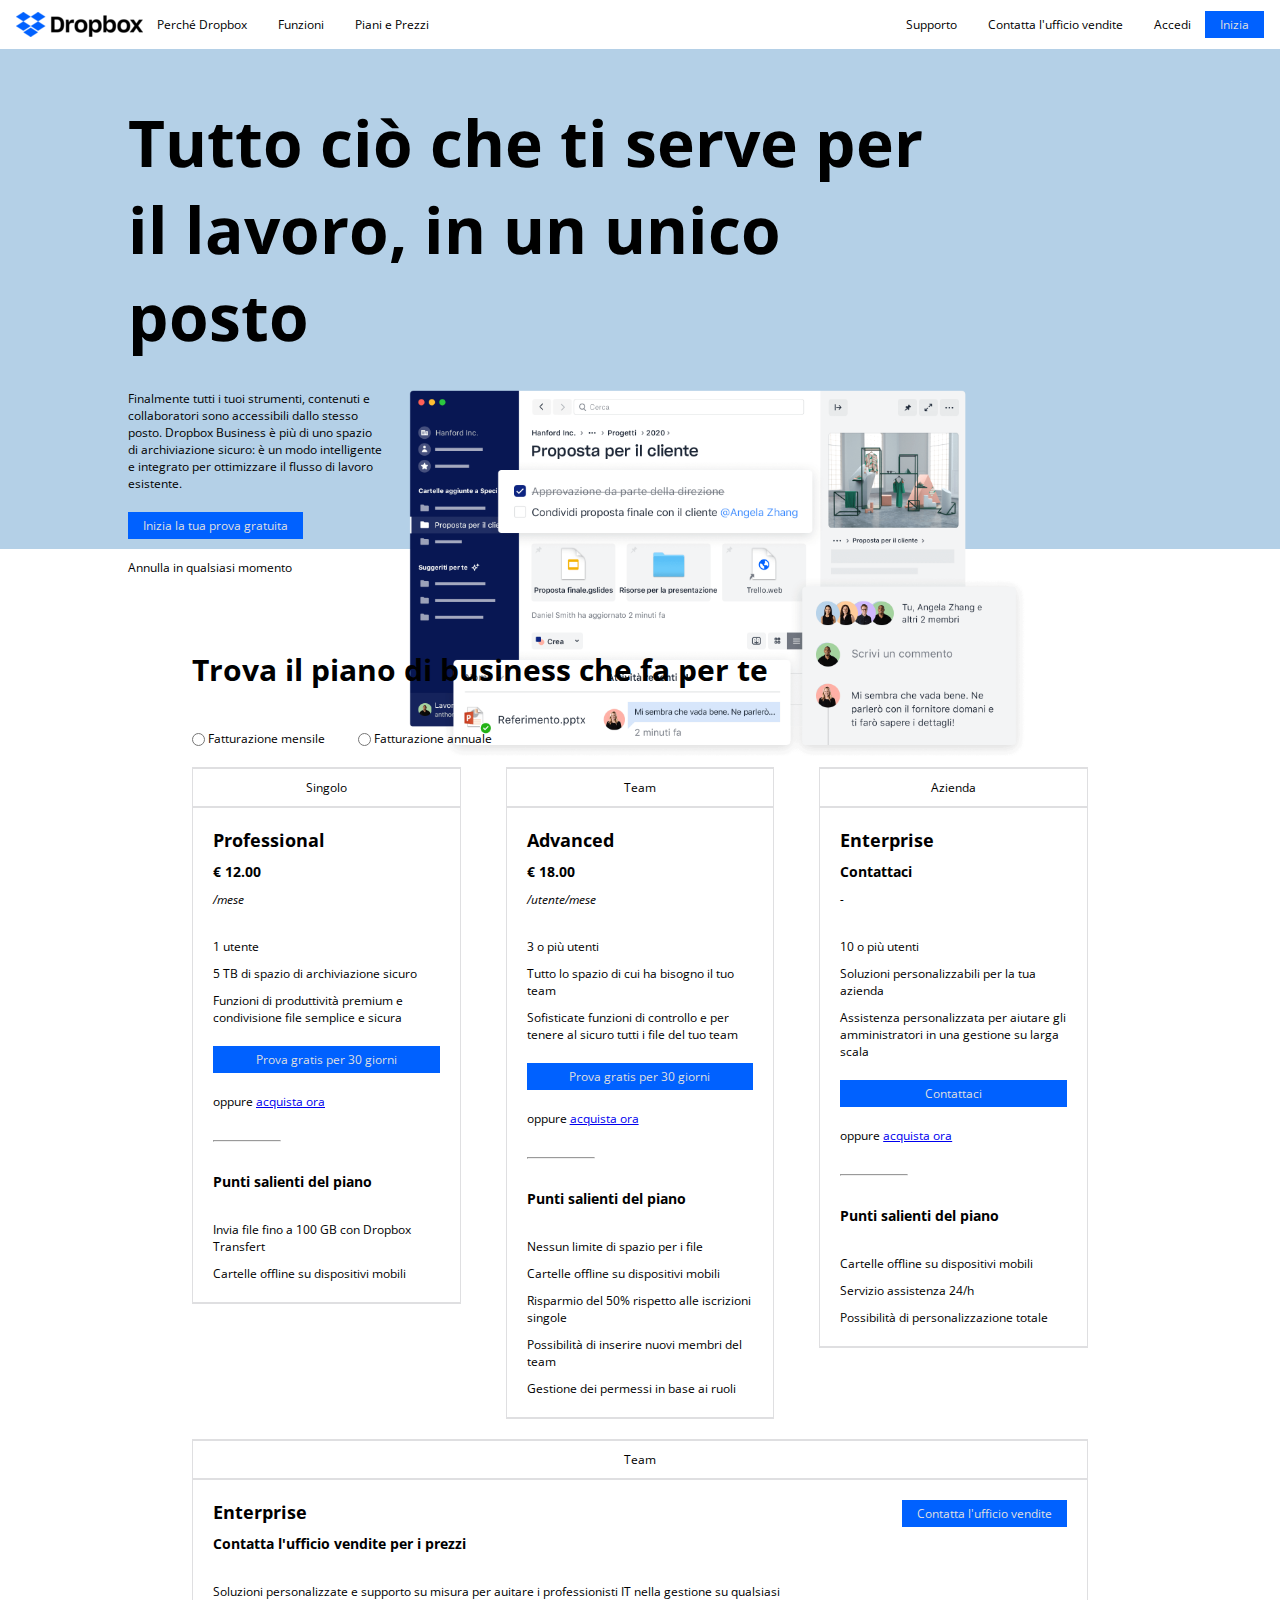
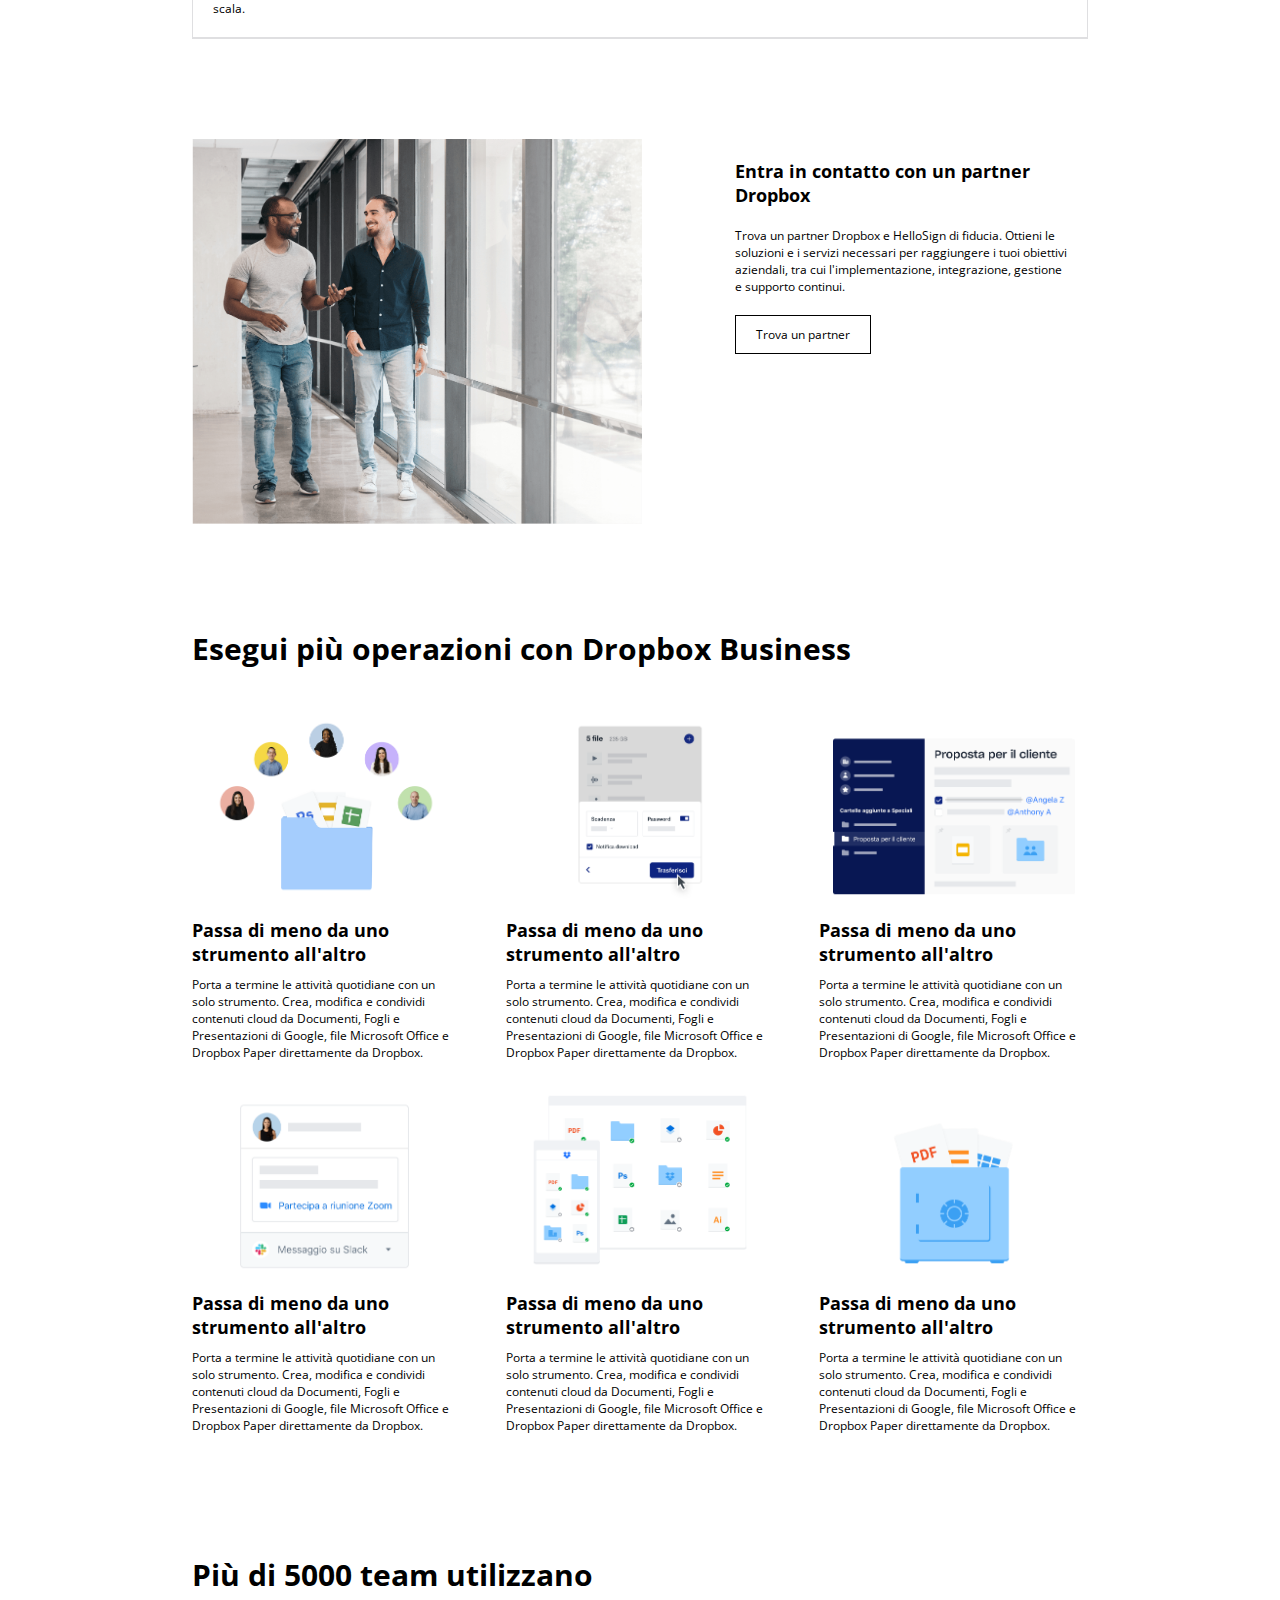
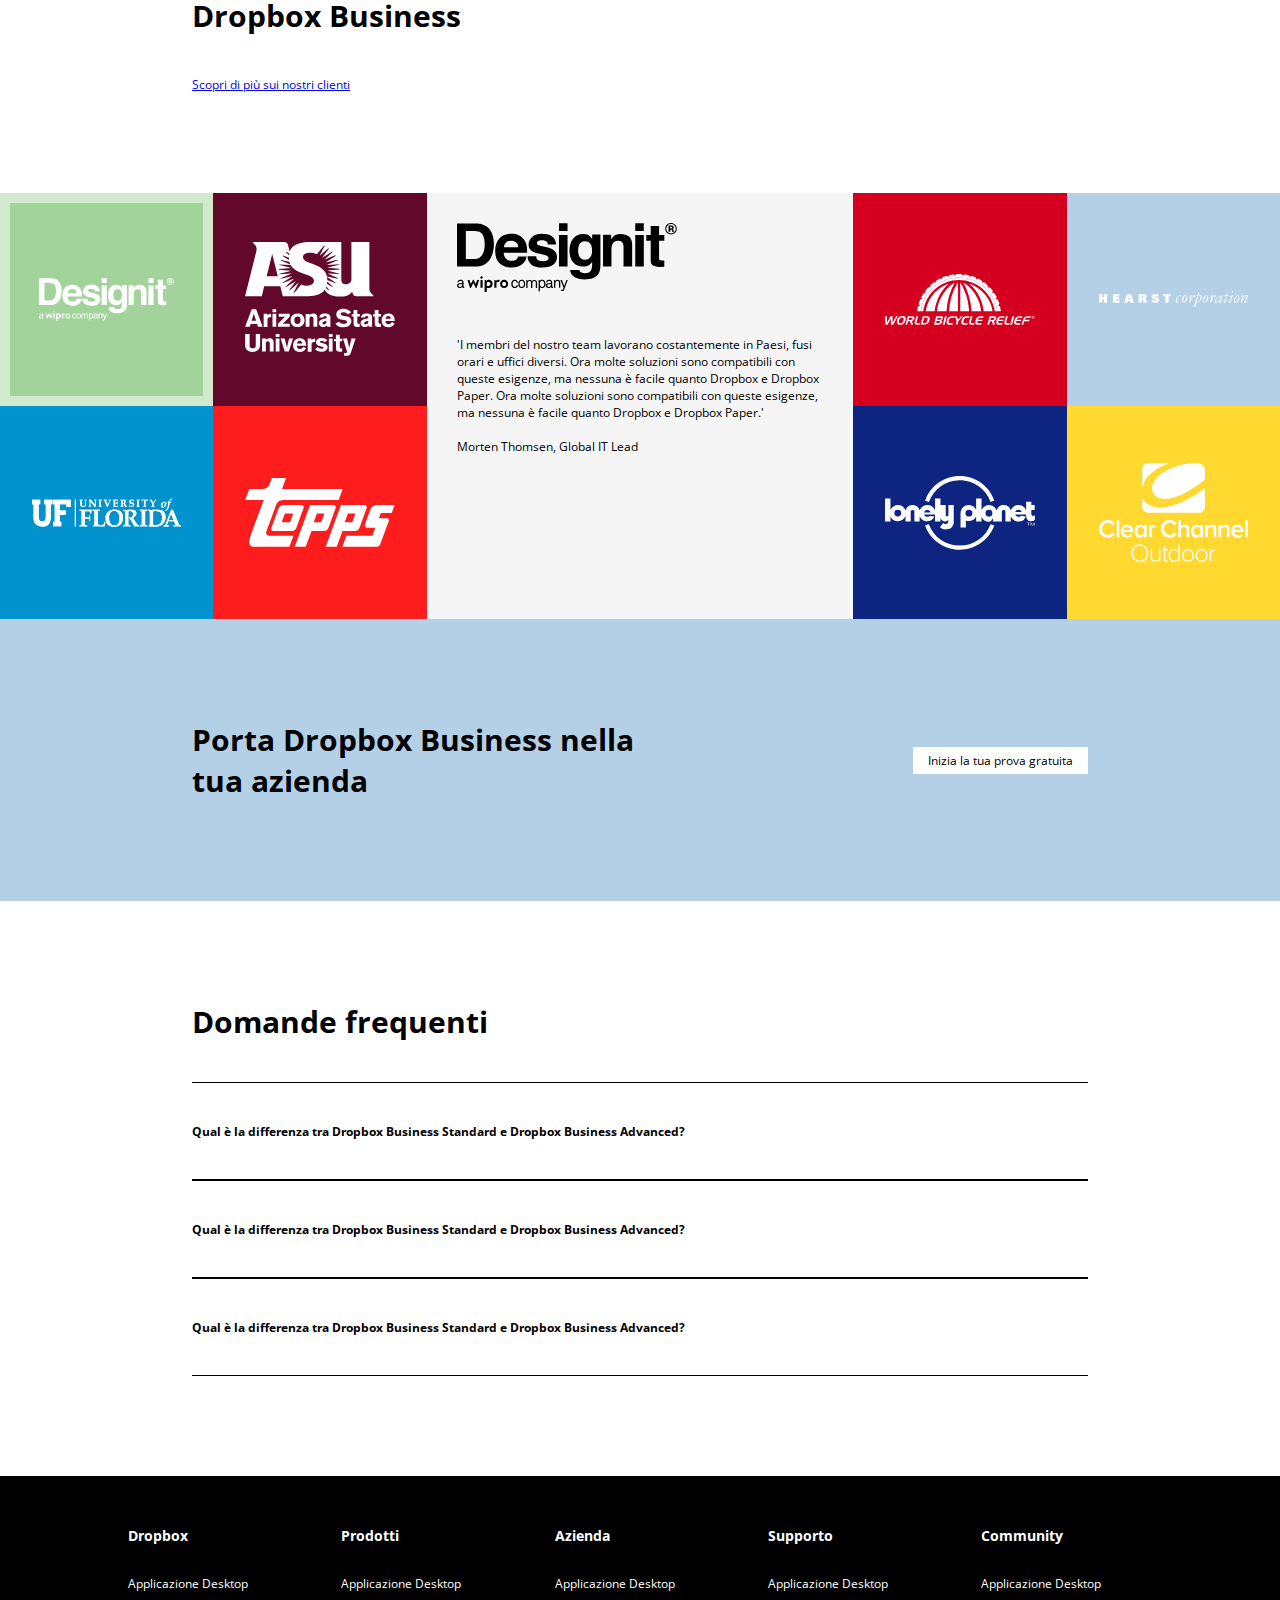
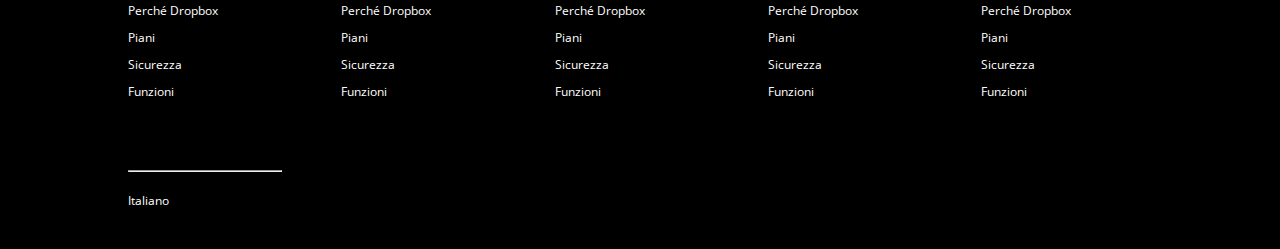
==== commit 0dee0b52: "creato style2" ====
--- a/index.html
+++ b/index.html
@@ -13,7 +13,7 @@
     <link rel="stylesheet" href="https://cdnjs.cloudflare.com/ajax/libs/font-awesome/6.4.0/css/all.min.css" integrity="sha512-iecdLmaskl7CVkqkXNQ/ZH/XLlvWZOJyj7Yy7tcenmpD1ypASozpmT/E0iPtmFIB46ZmdtAc9eNBvH0H/ZpiBw==" crossorigin="anonymous" referrerpolicy="no-referrer" />
     <!-- /Fontawesome -->
 
-    <link rel="stylesheet" href="./css/style.css">
+    <link rel="stylesheet" href="./css/style2.css">
     <!-- /Link al css -->
 </head>
 <body>
--- a/css/style2.css
+++ b/css/style2.css
@@ -0,0 +1,574 @@
+
+/* #region Common */
+
+    * {
+        margin: 0;
+        padding: 0;
+        box-sizing: border-box;
+    }
+
+    :root {
+        --light: white;
+        --dark: black;
+        --light-grey: #dfdfe1;
+        --bg-btn: #0061ff;
+        --bg-btn-light: #478cfa;
+        --bg-heroimg: #b4d0e7;
+        --txt-check: #0c64ff;
+        --bg-designit: #a2d39b;
+        --bord-designit: #d1e9cd;
+        --bg-arizona: #61082b;
+        --bg-florida: #0093ce;
+        --bg-topps: #ff1c1c;
+        --bg-bicycle: #d5001f;
+        --bg-hearst: #b4d0e7;
+        --bg-lonely: #0d2481;
+        --bg-clear: #ffd830;
+        --bg-designit-quote: #f5f5f5;
+    }
+
+    body {
+        font-family: 'Open Sans', sans-serif;
+        font-size: 12px;
+        min-width: 1100px;
+    }
+
+    header {
+        position: sticky;
+        top: 0;
+        left: 0;
+        background-color: var(--light);
+    }
+
+    footer {
+        background-color: var(--dark);
+    }
+
+/* #endregion Common */
+
+/* #region Utilities */
+
+    .container {
+        width: 80%;
+        max-width: 1170px;
+        margin: auto;
+    }
+
+    .container2 {
+        width: 70%;
+        max-width: 1100px;
+        margin: auto;
+    }
+
+    .d-flex {
+        display: flex;
+    }
+
+    .py-1 {
+        padding-top: 1rem;
+        padding-bottom: 1rem;
+    }
+
+    .px-1 {
+        padding-left: 1rem;
+        padding-right: 1rem;
+    }
+
+    .p-rel {
+        position: relative;
+    }
+
+    .a-btn {
+        display: inline-block;
+        background-color: var(--bg-btn);
+        color: var(--light-grey);
+        text-decoration: none;
+        padding: 5px 15px;
+        transition: all 300ms;
+    }
+
+    .a-btn:hover {
+        background-color: var(--bg-btn-light);
+        color: var(--light);
+    }
+
+/* #endregion Utilities */
+
+/* #region Debug */
+
+    .debug1 {
+        background-color: orange;
+        height: 100px;
+    }
+
+    .debug2 {
+        background-color: lightgreen;
+        height: 400px;
+    }
+
+    .debug3 {
+        background-color: black;
+        height: 100px;
+    }
+
+/* #endregion Debug */
+
+/* #region Header */
+
+    .h-container, .h-links1, .h-links2 {
+        justify-content: space-between;
+        align-items: center;
+    }
+
+    .dropbox-logo {
+        line-height: 50%;
+    }
+
+    .h-container .links a {
+        display: inline-block;
+        text-decoration: none;
+        color: var(--dark);
+        padding: 16px 14px;
+    }
+
+    .h-container .links a:hover {
+        border-bottom: 1px solid black;
+    }
+
+/* #endregion Header */
+
+/* #region Hero Image */
+
+    .heroimg-container {
+        height: 500px;
+        background-color: var(--bg-heroimg);
+    }
+
+    .heroimg-container2 {
+        flex-wrap: wrap;
+    }
+
+    .heroimg-title {
+        width: 80%;
+        padding-top: 50px;
+        padding-bottom: 30px;
+        font-size: 32px;
+    }
+
+    .heroimg-par {
+        width: calc(100% /12 *3);
+    }
+
+    .heroimg-par .a-btn {
+        margin: 20px 0;
+    }
+
+    .heroimg-par .cancel {
+        padding-bottom: 30px;
+    }
+
+    .heroimg-par .arrow {
+        font-size: 30px;
+    }
+
+    .heroimg-par .arrow a {
+        color: var(--dark);
+    }
+
+    .heroimg-img {
+        width: calc(100% /12 *9);
+    }
+
+    .heroimg-img img {
+        width: 90%;
+        max-width: 650px;
+    }
+
+/* #endregion Hero Image */
+
+/* #region Piano business */
+
+    .bsn-title {
+        padding-top: 100px;
+        padding-bottom: 40px;
+        font-size: 20px;
+    }
+
+    .radio-btn {
+        padding-bottom: 20px;
+    }
+
+    #mensile, #annuale {
+        vertical-align: middle;
+    }
+
+    #annuale {
+        margin-left: 30px;
+    }
+
+    .card-container {
+        align-items: flex-start;
+        justify-content: space-between;
+        flex-wrap: wrap;
+        padding-bottom: 100px;
+    }
+
+    .bsn-card {
+        width: calc(100% /12 *3.6);
+    }
+
+    .bsn-card2 {
+        width: 100%;
+        padding-top: 20px;
+    }
+
+    .bsn-card-title {
+        text-align: center;
+        padding: 10px 0;
+    }
+
+    .bsn-card-title, .bsn-card-body, .bsn-card-body2 {
+        border-top: 2px solid var(--light-grey);
+        border-left: 1px solid var(--light-grey);
+        border-right: 1px solid var(--light-grey);
+    }
+
+    .bsn-card-body, .bsn-card-body2 {
+        padding: 20px 20px;
+        border-bottom: 2px solid var(--light-grey);
+    }
+
+    .bsn-card-body .price {
+        padding: 10px 0;
+    }
+
+    .bsn-card-body ul {
+        list-style: none;
+        padding-top: 20px;
+    }
+
+    .bsn-card-body li {
+        padding-top: 10px;
+    }
+
+    .bsn-card-body .a-btn {
+        width: 100%;
+        text-align: center;
+        margin: 20px 0;
+    }
+
+    .bsn-card-body hr {
+        width: 30%;
+        margin: 30px;
+        margin-left: 0px;
+    }
+
+    .bsn-card-body .fa-check {
+        color: var(--txt-check)
+    }
+    
+    .bsn-card-body2 .col1 {
+        width:  calc(100% /12 * 8);
+    }
+
+    .bsn-card-body2 .col2 {
+        width: calc(100% /12 * 4);
+        justify-content: flex-end;
+        align-items: flex-start;
+    }
+
+    .bsn-card-body2 .ufficio-vendite {
+        padding: 10px 0;
+        padding-bottom: 30px;
+    }
+
+    .bsn-card-body2 .btn2 {
+        padding: 10px 20px;
+    }
+
+/* #endregion Piano business */
+
+/* #region Partner Dropbox */
+
+    .partner {
+        padding-bottom: 100px;
+    }
+
+    .partner .img {
+        width: calc(100% /12 * 7);
+    }
+
+    .partner img {
+        width: 90%;
+        max-width: 450px;
+    }
+
+    .partner .par {
+        width: calc(100% /12 * 5);
+        padding: 20px;
+    }
+
+    .par div {
+        padding: 20px 0;
+    }
+
+    .par .a-btn {
+        background-color: var(--light);
+        color: var(--dark);
+        border: 1px solid var(--dark);
+        padding: 10px 20px;
+    }
+
+    .par .a-btn:hover {
+        background-color: var(--dark);
+        color: var(--light);
+    }
+
+/* #endregion Partner Dropbox */
+
+/* #region Operazioni Business*/
+
+    .operaz-title {
+        font-size: 20px;
+        padding-bottom: 40px;
+    }
+
+    .operaz {
+            align-items: center;
+            justify-content: space-between;
+            flex-wrap: wrap;
+            padding-bottom: 100px;
+    }
+
+    .operaz-item {
+        width: calc(100% /12 *3.6);
+        padding-bottom: 20px;
+    }
+
+    .operaz img {
+        width: 90%;
+    }
+
+    .operaz .operaz-card-img {
+        text-align: center;
+    }
+
+    .operaz .operaz-card-title {
+        padding: 10px 0;
+    }
+    
+/* #endregion Operazioni Business */
+
+/* #region Team */
+
+    .team-title {
+        font-size: 20px;
+        padding-bottom: 40px;
+        width: 50%;
+    }
+
+    .scopri {
+        padding-bottom: 100px;
+    }
+
+/* #endregion Team */
+
+/* #region Icone clienti */
+
+    .clients {
+        align-items: center;
+    }
+    
+    .clients-item {
+        width: calc(100% / 12 * 4);
+    }
+
+    .clients-item.lateral {
+        flex-wrap: wrap;
+    }
+
+    .clients-card {
+        width: 50%;
+        aspect-ratio: 1;
+        align-items: center;
+        justify-content: center;
+    }
+
+    .clients-card img {
+        width: 70%;
+        filter: invert(100%) sepia(100%) saturate(0%) hue-rotate(162deg) brightness(101%) contrast(104%);
+    }
+
+    .clients-card.designit {
+        background-color: var(--bg-designit);
+        border: 10px solid var(--bord-designit);
+    }
+
+    .clients-card.arizona {
+        background-color: var(--bg-arizona);
+    }
+
+    .clients-card.florida {
+        background-color: var(--bg-florida);
+    }
+
+    .clients-card.topps {
+        background-color: var(--bg-topps);
+    }
+
+    .clients-card.bicycle {
+        background-color: var(--bg-bicycle);
+    }
+
+    .clients-card.hearst {
+        background-color: var(--bg-hearst);
+    }
+
+    .clients-card.lonely {
+        background-color: var(--bg-lonely);
+    }
+
+    .clients-card.clear {
+        background-color: var(--bg-clear);
+    }
+
+    .clients-item.designit-quote {
+        aspect-ratio: 1;
+        padding: 30px;
+        background-color: var(--bg-designit-quote);
+    }
+
+    .designit-logo img {
+        width: 60%;
+        padding-bottom: 40px;
+    }
+    
+/* #endregion Icone clienti */
+
+/* #region Porta Dropbox  */
+
+    .porta-dropbox {
+        background-color: var(--bg-heroimg);
+    }
+
+    .porta-dropbox-cont {
+        padding: 100px 0;
+        justify-content: space-between;
+        align-items: center;
+    }
+
+    .porta-dropbox-cont .title {
+        width: 50%;
+        font-size: 20px;
+    }
+
+    .porta-dropbox-cont .a-btn {
+        background-color: var(--light);
+        color: var(--dark);
+    }
+
+    .porta-dropbox-cont .a-btn:hover {
+        background-color: var(--dark);
+        color: var(--light);
+    }
+
+/* #endregion Porta Dropbox  */
+
+/* #region FAQ  */
+
+    .faq {
+        padding: 100px 0;
+    }
+
+    .faq-title {
+        padding-bottom: 40px;
+        font-size: 20px;
+    }
+
+    .faq-container {
+        padding: 40px 0;
+        padding-right: 20px;
+        border-top: 1px solid var(--dark);
+        border-bottom: 1px solid var(--dark);
+        height: 98px;
+        transition: all 1s;
+    }
+
+    .question {
+        align-items: center;
+        justify-content: space-between;
+    }
+
+    .answer {
+        opacity: 0;
+        padding-top: 20px;
+        transition: all 1s;
+    }
+
+    .faq-container:hover {
+        height: 150px;
+    }
+
+    .faq-container:hover .answer {
+        opacity: 1;
+    }
+
+    .fa-chevron-up {
+        display: none;
+    }
+
+    .faq-container:hover .fa-chevron-down {
+        display: none;
+    }
+
+    .faq-container:hover .fa-chevron-up {
+        display: block;
+    }
+
+/* #endregion FAQ  */
+
+/* #region Footer  */
+
+    .f-container {
+        color: var(--light);
+        justify-content: space-between;
+        flex-wrap: wrap;
+    }
+
+    .f-item {
+        width: calc(100% /12 * 2);
+        padding: 50px 0;
+    }
+
+    .f-item ul {
+        list-style: none;
+        padding-top: 20px;
+    }
+
+    .f-item li {
+        padding-top: 10px;
+    }
+
+    .f-item a {
+        color: var(--light);
+        text-decoration: none;
+    }
+
+    .f-item a:hover {
+        text-decoration: underline;
+    }
+
+    .language {
+        width: 100%;
+        padding-bottom: 40px;
+        color: var(--light);
+    }
+
+    .language hr {
+        width: 15%;
+        margin: 20px 0;
+        margin-left: 0px;
+        color: var(--light);
+    }
+
+/* #endregion Footer  */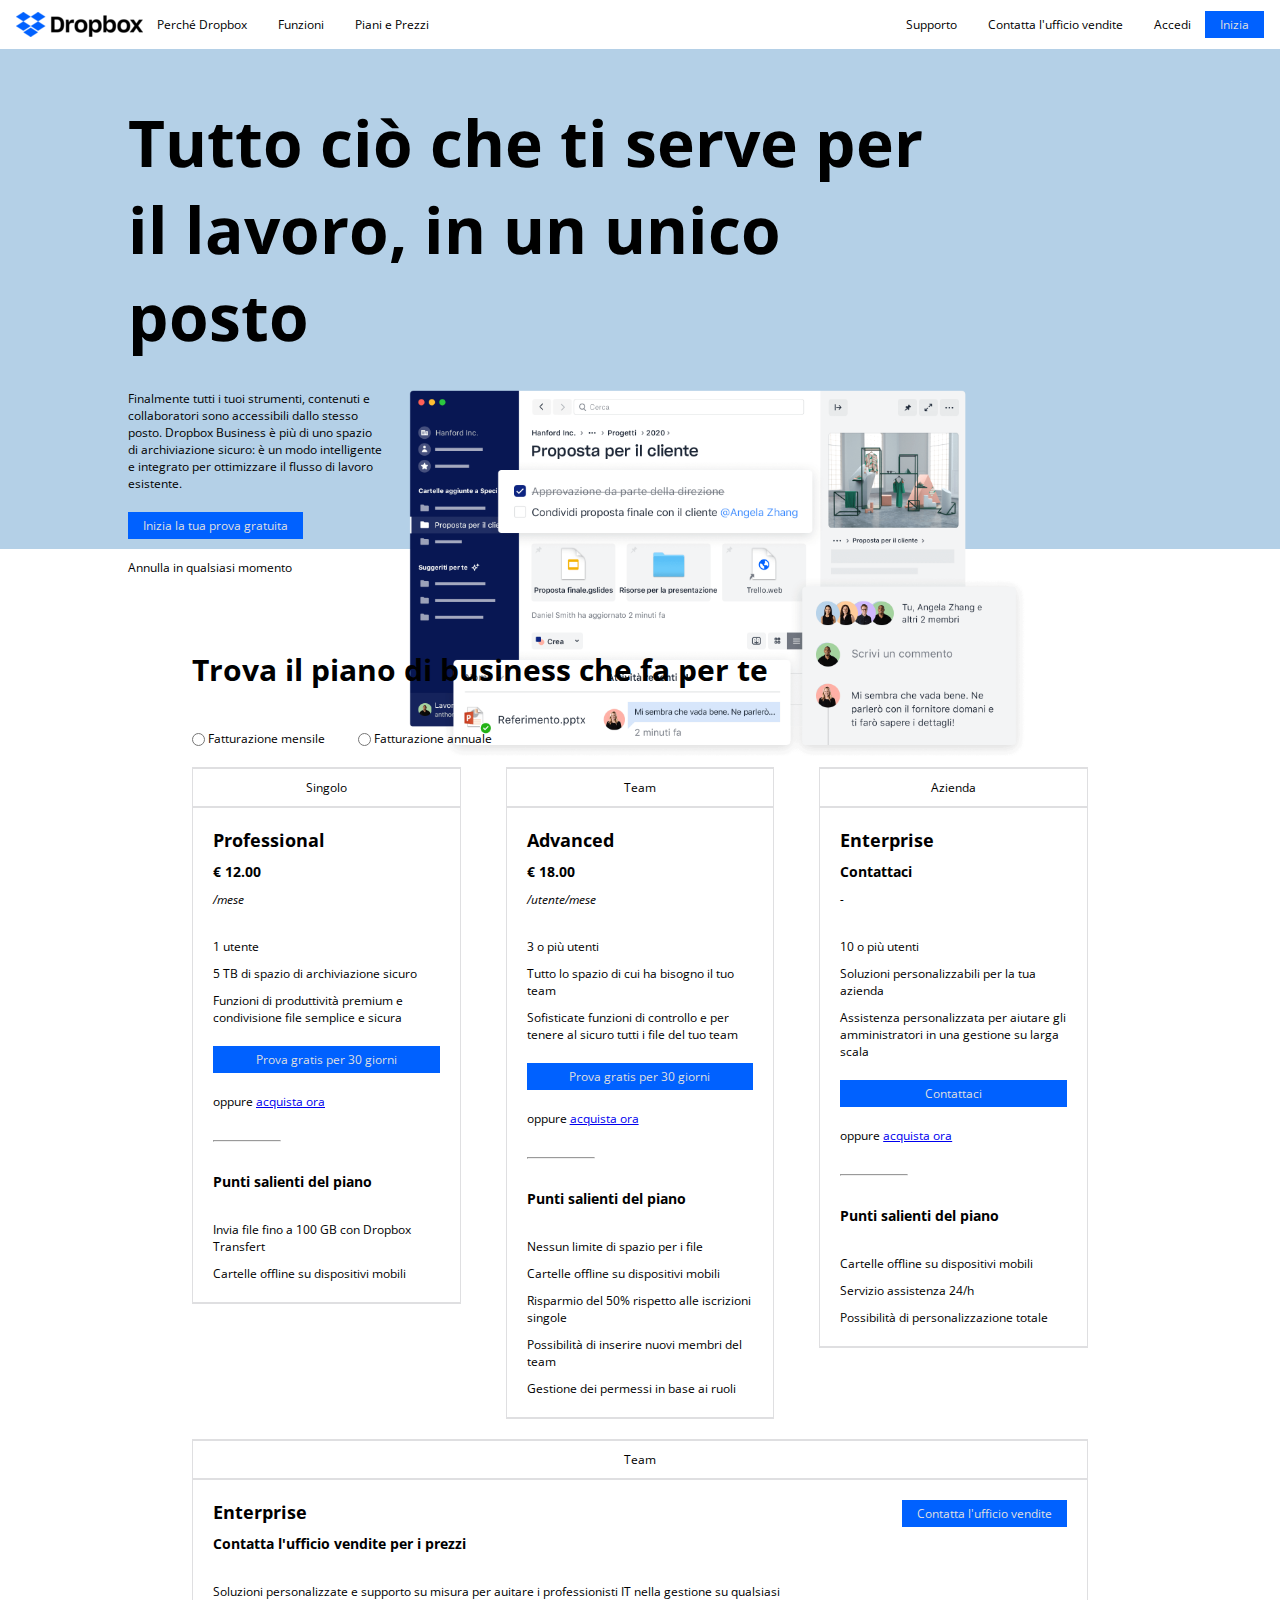
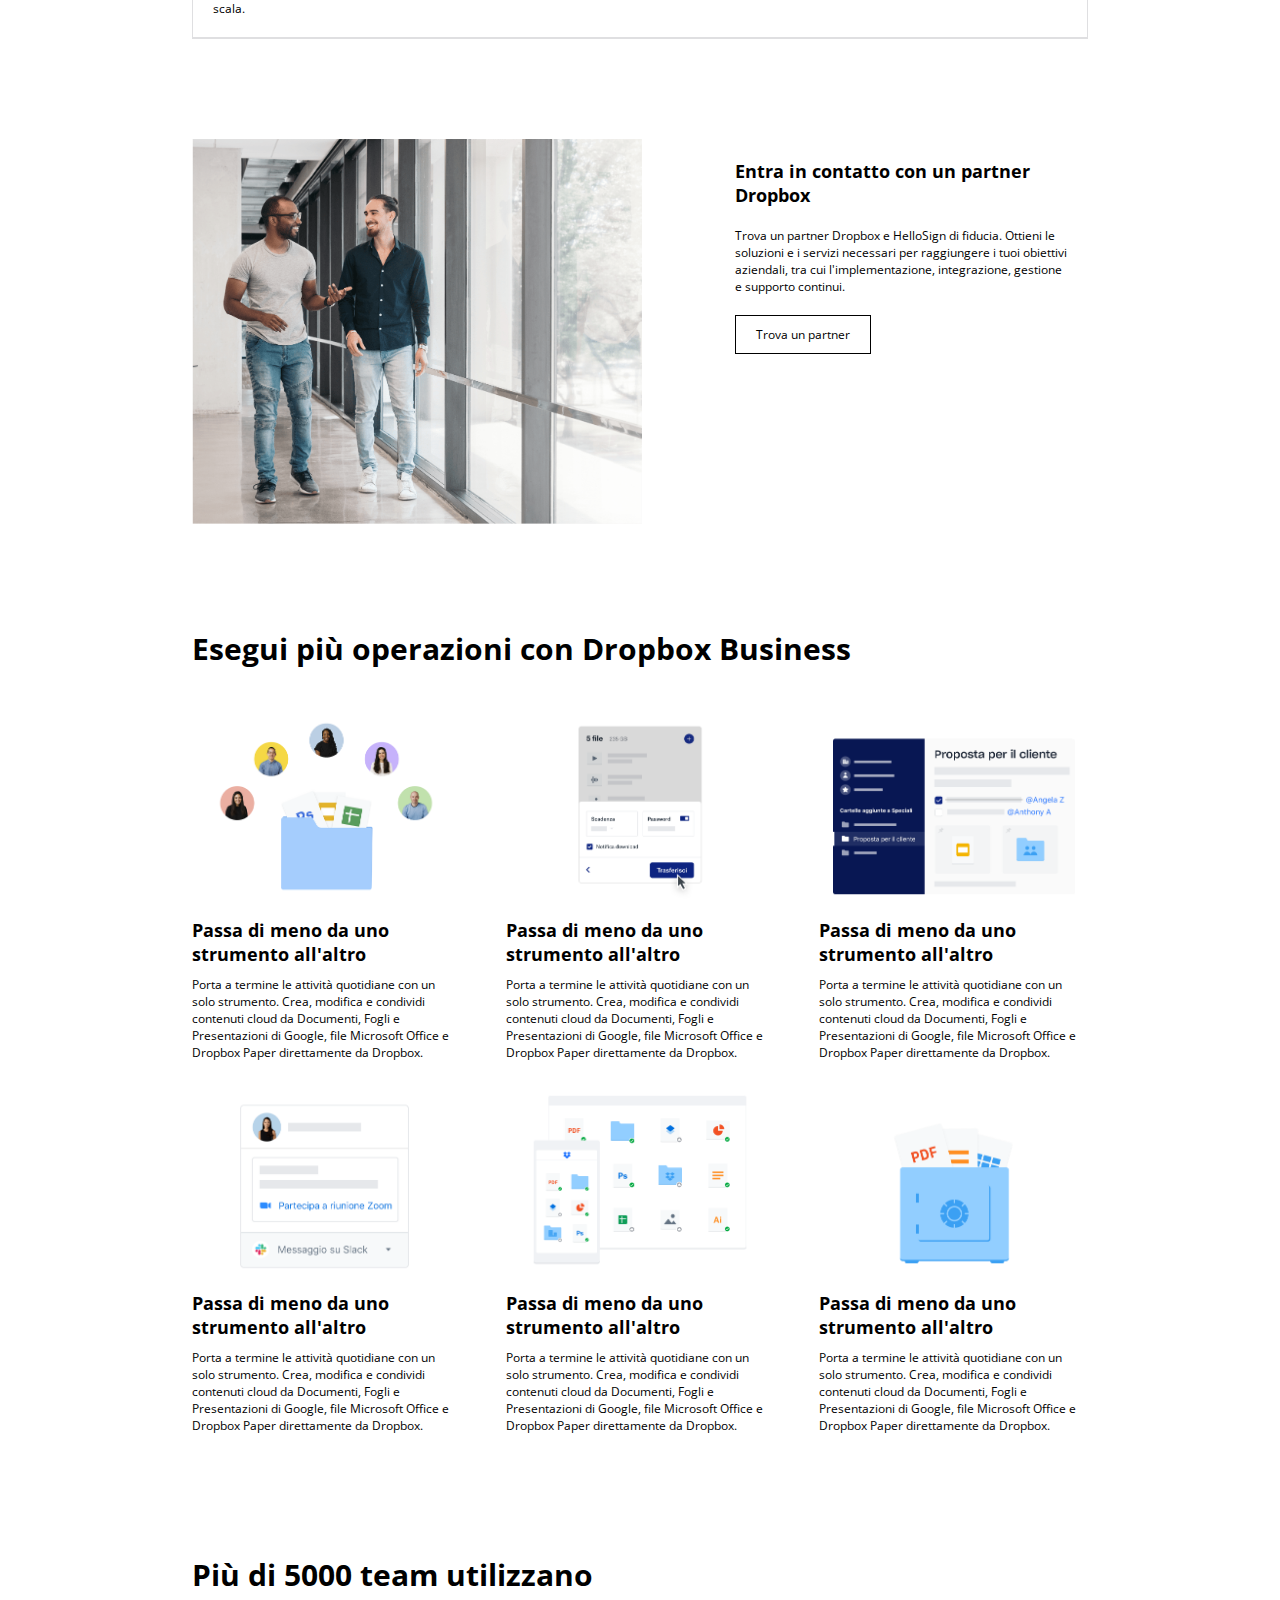
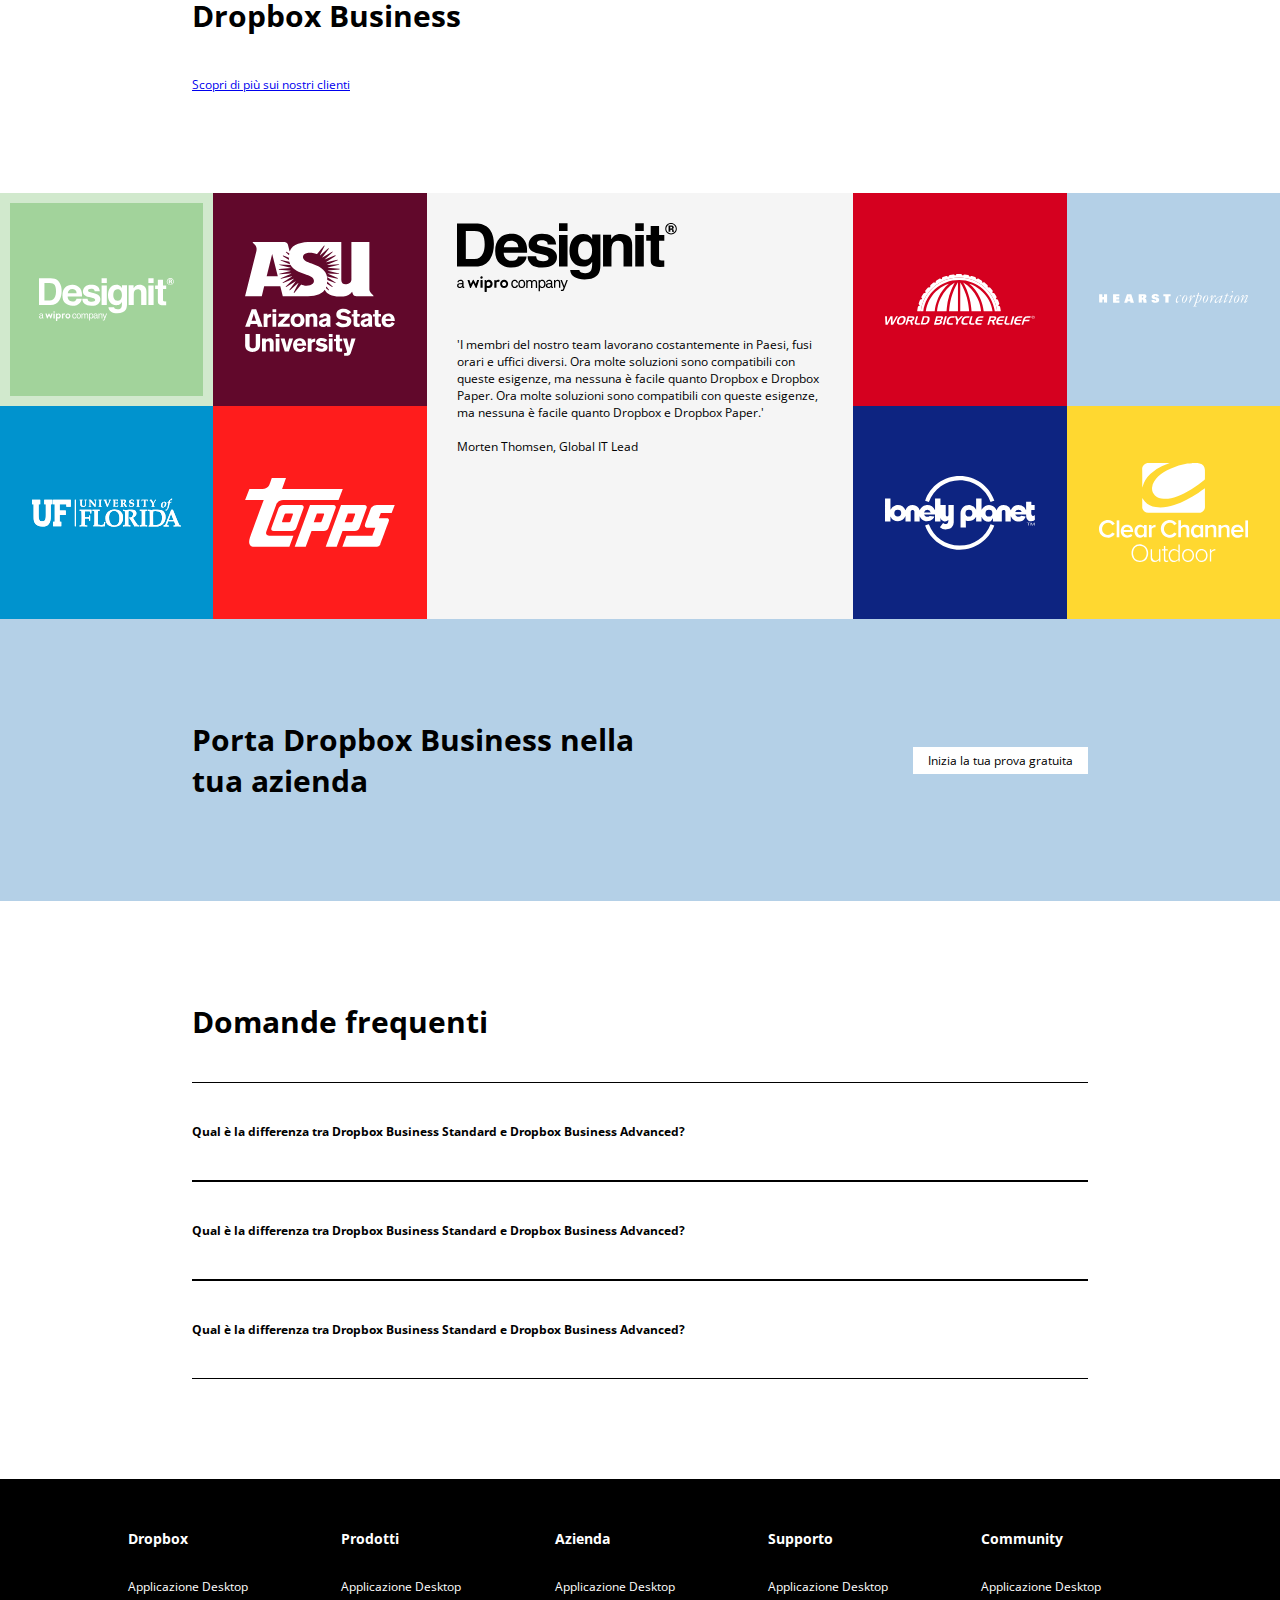
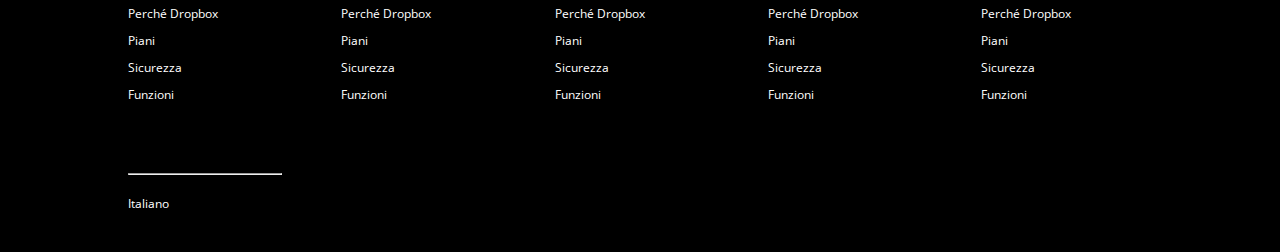
==== commit 6a8962c3: "eliminato style2" ====
--- a/index.html
+++ b/index.html
@@ -13,7 +13,7 @@
     <link rel="stylesheet" href="https://cdnjs.cloudflare.com/ajax/libs/font-awesome/6.4.0/css/all.min.css" integrity="sha512-iecdLmaskl7CVkqkXNQ/ZH/XLlvWZOJyj7Yy7tcenmpD1ypASozpmT/E0iPtmFIB46ZmdtAc9eNBvH0H/ZpiBw==" crossorigin="anonymous" referrerpolicy="no-referrer" />
     <!-- /Fontawesome -->
 
-    <link rel="stylesheet" href="./css/style2.css">
+    <link rel="stylesheet" href="./css/style.css">
     <!-- /Link al css -->
 </head>
 <body>
--- a/css/style.css
+++ b/css/style.css
@@ -0,0 +1,620 @@
+
+/* #region Common */
+
+    * {
+        margin: 0;
+        padding: 0;
+        box-sizing: border-box;
+    }
+
+    :root {
+        --light: white;
+        --dark: black;
+        --light-grey: #dfdfe1;
+        --bg-btn: #0061ff;
+        --bg-btn-light: #478cfa;
+        --bg-heroimg: #b4d0e7;
+        --txt-check: #0c64ff;
+        --bg-designit: #a2d39b;
+        --bord-designit: #d1e9cd;
+        --bg-arizona: #61082b;
+        --bg-florida: #0093ce;
+        --bg-topps: #ff1c1c;
+        --bg-bicycle: #d5001f;
+        --bg-hearst: #b4d0e7;
+        --bg-lonely: #0d2481;
+        --bg-clear: #ffd830;
+        --bg-designit-quote: #f5f5f5;
+    }
+
+    body {
+        font-family: 'Open Sans', sans-serif;
+        font-size: 12px;
+        min-width: 1100px;
+    }
+
+    header {
+        position: sticky;
+        top: 0;
+        left: 0;
+        background-color: var(--light);
+    }
+
+    footer {
+        background-color: var(--dark);
+    }
+
+/* #endregion Common */
+
+/* #region Utilities */
+
+    .container {
+        width: 80%;
+        max-width: 1170px;
+        margin: auto;
+    }
+
+    .container2 {
+        width: 70%;
+        max-width: 1100px;
+        margin: auto;
+    }
+
+    .d-flex {
+        display: flex;
+    }
+
+    .py-1 {
+        padding-top: 1rem;
+        padding-bottom: 1rem;
+    }
+
+    .px-1 {
+        padding-left: 1rem;
+        padding-right: 1rem;
+    }
+
+    .p-rel {
+        position: relative;
+    }
+
+    .a-btn {
+        display: inline-block;
+        background-color: var(--bg-btn);
+        color: var(--light-grey);
+        text-decoration: none;
+        padding: 5px 15px;
+        transition: all 300ms;
+    }
+
+    .a-btn:hover {
+        background-color: var(--bg-btn-light);
+        color: var(--light);
+    }
+
+/* #endregion Utilities */
+
+/* #region Debug */
+
+    .debug1 {
+        background-color: orange;
+        height: 100px;
+    }
+
+    .debug2 {
+        background-color: lightgreen;
+        height: 400px;
+    }
+
+    .debug3 {
+        background-color: black;
+        height: 100px;
+    }
+
+/* #endregion Debug */
+
+/* #region Header */
+
+    .h-container, .h-links1, .h-links2 {
+        justify-content: space-between;
+        align-items: center;
+    }
+
+    .dropbox-logo {
+        line-height: 50%;
+    }
+
+    .h-container .links a {
+        display: inline-block;
+        text-decoration: none;
+        color: var(--dark);
+        padding: 16px 14px;
+    }
+
+    .h-container .links a:hover {
+        border-bottom: 1px solid var(--dark);
+    }
+
+/* #endregion Header */
+
+/* #region Hero Image */
+
+    .heroimg-container {
+        height: 500px;
+        background-color: var(--bg-heroimg);
+    }
+
+    .heroimg-container2 {
+        flex-wrap: wrap;
+    }
+
+    .heroimg-title {
+        width: 80%;
+        padding-top: 50px;
+        padding-bottom: 30px;
+        font-size: 32px;
+    }
+
+    .heroimg-par {
+        width: calc(100% /12 *3);
+    }
+
+    .heroimg-par .a-btn {
+        margin: 20px 0;
+    }
+
+    .heroimg-par .cancel {
+        padding-bottom: 30px;
+    }
+
+    .heroimg-par .arrow {
+        font-size: 30px;
+    }
+
+    .heroimg-par .arrow a {
+        color: var(--dark);
+    }
+
+    .heroimg-img {
+        width: calc(100% /12 *9);
+    }
+
+    .heroimg-img img {
+        width: 90%;
+        max-width: 650px;
+    }
+
+/* #endregion Hero Image */
+
+/* #region Piano business */
+
+    .bsn-title {
+        padding-top: 100px;
+        padding-bottom: 40px;
+        font-size: 20px;
+    }
+
+    .radio-btn {
+        padding-bottom: 20px;
+    }
+
+    #mensile, #annuale {
+        vertical-align: middle;
+    }
+
+    #annuale {
+        margin-left: 30px;
+    }
+
+    .card-container {
+        align-items: flex-start;
+        justify-content: space-between;
+        flex-wrap: wrap;
+        padding-bottom: 100px;
+    }
+
+    .bsn-card {
+        width: calc(100% /12 *3.6);
+    }
+
+    .bsn-card2 {
+        width: 100%;
+        padding-top: 20px;
+    }
+
+    .bsn-card-title {
+        text-align: center;
+        padding: 10px 0;
+    }
+
+    .bsn-card-title, .bsn-card-body, .bsn-card-body2 {
+        border-top: 2px solid var(--light-grey);
+        border-left: 1px solid var(--light-grey);
+        border-right: 1px solid var(--light-grey);
+    }
+
+    .bsn-card-body, .bsn-card-body2 {
+        padding: 20px 20px;
+        border-bottom: 2px solid var(--light-grey);
+    }
+
+    .bsn-card-body .price {
+        padding: 10px 0;
+    }
+
+    .bsn-card-body ul {
+        list-style: none;
+        padding-top: 20px;
+    }
+
+    .bsn-card-body li {
+        padding-top: 10px;
+    }
+
+    .bsn-card-body .a-btn {
+        width: 100%;
+        text-align: center;
+        margin: 20px 0;
+    }
+
+    .bsn-card-body hr {
+        width: 30%;
+        margin: 30px;
+        margin-left: 0px;
+    }
+
+    .bsn-card-body .fa-check {
+        color: var(--txt-check)
+    }
+    
+    .bsn-card-body2 .col1 {
+        width:  calc(100% /12 * 8);
+    }
+
+    .bsn-card-body2 .col2 {
+        width: calc(100% /12 * 4);
+        justify-content: flex-end;
+        align-items: flex-start;
+    }
+
+    .bsn-card-body2 .ufficio-vendite {
+        padding: 10px 0;
+        padding-bottom: 30px;
+    }
+
+    .bsn-card-body2 .btn2 {
+        padding: 10px 20px;
+    }
+
+/* #endregion Piano business */
+
+/* #region Partner Dropbox */
+
+    .partner {
+        padding-bottom: 100px;
+    }
+
+    .partner .img {
+        width: calc(100% /12 * 7);
+    }
+
+    .partner img {
+        width: 90%;
+        max-width: 450px;
+    }
+
+    .partner .par {
+        width: calc(100% /12 * 5);
+        padding: 20px;
+    }
+
+    .par div {
+        padding: 20px 0;
+    }
+
+    .par .a-btn {
+        background-color: var(--light);
+        color: var(--dark);
+        border: 1px solid var(--dark);
+        padding: 10px 20px;
+    }
+
+    .par .a-btn:hover {
+        background-color: var(--dark);
+        color: var(--light);
+    }
+
+/* #endregion Partner Dropbox */
+
+/* #region Operazioni Business*/
+
+    .operaz-title {
+        font-size: 20px;
+        padding-bottom: 40px;
+    }
+
+    .operaz {
+            align-items: center;
+            justify-content: space-between;
+            flex-wrap: wrap;
+            padding-bottom: 100px;
+    }
+
+    .operaz-item {
+        width: calc(100% /12 *3.6);
+        padding-bottom: 20px;
+    }
+
+    .operaz img {
+        width: 90%;
+    }
+
+    .operaz .operaz-card-img {
+        text-align: center;
+    }
+
+    .operaz .operaz-card-title {
+        padding: 10px 0;
+    }
+    
+/* #endregion Operazioni Business */
+
+/* #region Team */
+
+    .team-title {
+        font-size: 20px;
+        padding-bottom: 40px;
+        width: 50%;
+    }
+
+    .scopri {
+        padding-bottom: 100px;
+    }
+
+/* #endregion Team */
+
+/* #region Icone clienti */
+
+    .clients {
+        align-items: center;
+    }
+    
+    .clients-item {
+        width: calc(100% / 12 * 4);
+    }
+
+    .clients-item.lateral {
+        flex-wrap: wrap;
+    }
+
+    .clients-card {
+        width: 50%;
+        aspect-ratio: 1;
+        align-items: center;
+        justify-content: center;
+    }
+
+    .clients-card img {
+        width: 70%;
+        filter: invert(100%) sepia(100%) saturate(0%) hue-rotate(162deg) brightness(101%) contrast(104%);
+    }
+
+    .clients-card.designit {
+        background-color: var(--bg-designit);
+        border: 10px solid var(--bord-designit);
+    }
+
+    .clients-card.arizona {
+        background-color: var(--bg-arizona);
+    }
+
+    .clients-card.florida {
+        background-color: var(--bg-florida);
+    }
+
+    .clients-card.topps {
+        background-color: var(--bg-topps);
+    }
+
+    .clients-card.bicycle {
+        background-color: var(--bg-bicycle);
+    }
+
+    .clients-card.hearst {
+        background-color: var(--bg-hearst);
+    }
+
+    .clients-card.lonely {
+        background-color: var(--bg-lonely);
+    }
+
+    .clients-card.clear {
+        background-color: var(--bg-clear);
+    }
+
+    .clients-item.designit-quote {
+        aspect-ratio: 1;
+        padding: 30px;
+        background-color: var(--bg-designit-quote);
+    }
+
+    .designit-logo img {
+        width: 60%;
+        padding-bottom: 40px;
+    }
+    
+/* #endregion Icone clienti */
+
+/* #region Porta Dropbox  */
+
+    .porta-dropbox {
+        background-color: var(--bg-heroimg);
+    }
+
+    .porta-dropbox-cont {
+        padding: 100px 0;
+        justify-content: space-between;
+        align-items: center;
+    }
+
+    .porta-dropbox-cont .title {
+        width: 50%;
+        font-size: 20px;
+    }
+
+    .porta-dropbox-cont .a-btn {
+        background-color: var(--light);
+        color: var(--dark);
+    }
+
+    .porta-dropbox-cont .a-btn:hover {
+        background-color: var(--dark);
+        color: var(--light);
+    }
+
+/* #endregion Porta Dropbox  */
+
+/* #region FAQ  */
+
+    .faq {
+        padding: 100px 0;
+    }
+
+    .faq-title {
+        padding-bottom: 40px;
+        font-size: 20px;
+    }
+
+    .faq-container {
+        padding: 40px 0;
+        padding-right: 20px;
+        border-top: 1px solid var(--dark);
+        border-bottom: 1px solid var(--dark);
+    }
+
+    .question {
+        align-items: center;
+        justify-content: space-between;
+    }
+
+    .answer {
+        display: none;
+        padding-top: 20px;
+    }
+
+    .faq-container:hover .answer {
+        display: block;
+    }
+
+    .fa-chevron-up {
+        display: none;
+    }
+
+    .faq-container:hover .fa-chevron-down {
+        display: none;
+    }
+
+    .faq-container:hover .fa-chevron-up {
+        display: block;
+    }
+
+/* #endregion FAQ  */
+
+/* #region FAQ con transizione 
+
+.faq {
+    padding: 100px 0;
+}
+
+.faq-title {
+    padding-bottom: 40px;
+    font-size: 20px;
+}
+
+.faq-container {
+    padding: 40px 0;
+    padding-right: 20px;
+    border-top: 1px solid var(--dark);
+    border-bottom: 1px solid var(--dark);
+    height: 98px;
+    transition: all 1s;
+}
+
+.question {
+    align-items: center;
+    justify-content: space-between;
+}
+
+.answer {
+    opacity: 0;
+    padding-top: 20px;
+    transition: all 1s;
+}
+
+.faq-container:hover {
+    height: 150px;
+}
+
+.faq-container:hover .answer {
+    opacity: 1;
+}
+
+.fa-chevron-up {
+    display: none;
+}
+
+.faq-container:hover .fa-chevron-down {
+    display: none;
+}
+
+.faq-container:hover .fa-chevron-up {
+    display: block;
+}
+
+ #endregion FAQ  */
+
+/* #region Footer  */
+
+    .f-container {
+        color: var(--light);
+        justify-content: space-between;
+        flex-wrap: wrap;
+    }
+
+    .f-item {
+        width: calc(100% /12 * 2);
+        padding: 50px 0;
+    }
+
+    .f-item ul {
+        list-style: none;
+        padding-top: 20px;
+    }
+
+    .f-item li {
+        padding-top: 10px;
+    }
+
+    .f-item a {
+        color: var(--light);
+        text-decoration: none;
+    }
+
+    .f-item a:hover {
+        text-decoration: underline;
+    }
+
+    .language {
+        width: 100%;
+        padding-bottom: 40px;
+        color: var(--light);
+    }
+
+    .language hr {
+        width: 15%;
+        margin: 20px 0;
+        margin-left: 0px;
+        color: var(--light);
+    }
+
+/* #endregion Footer  */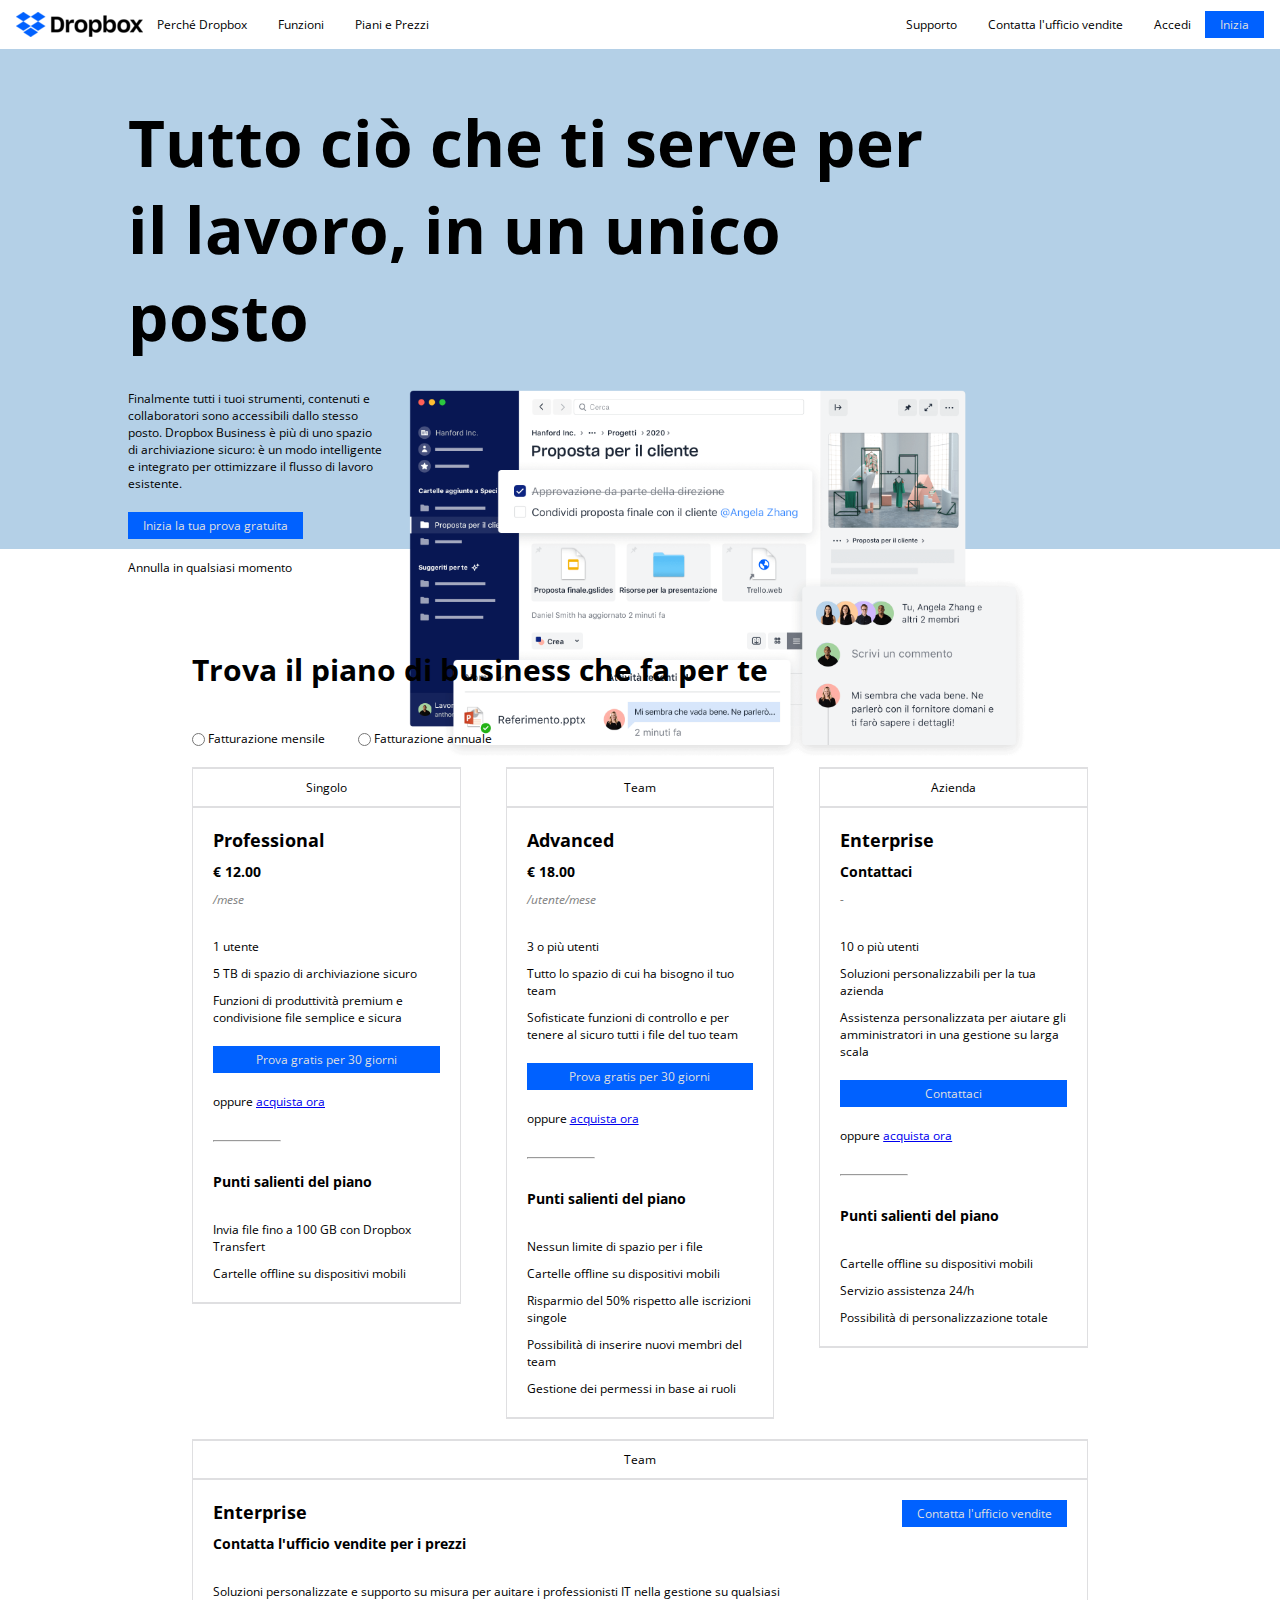
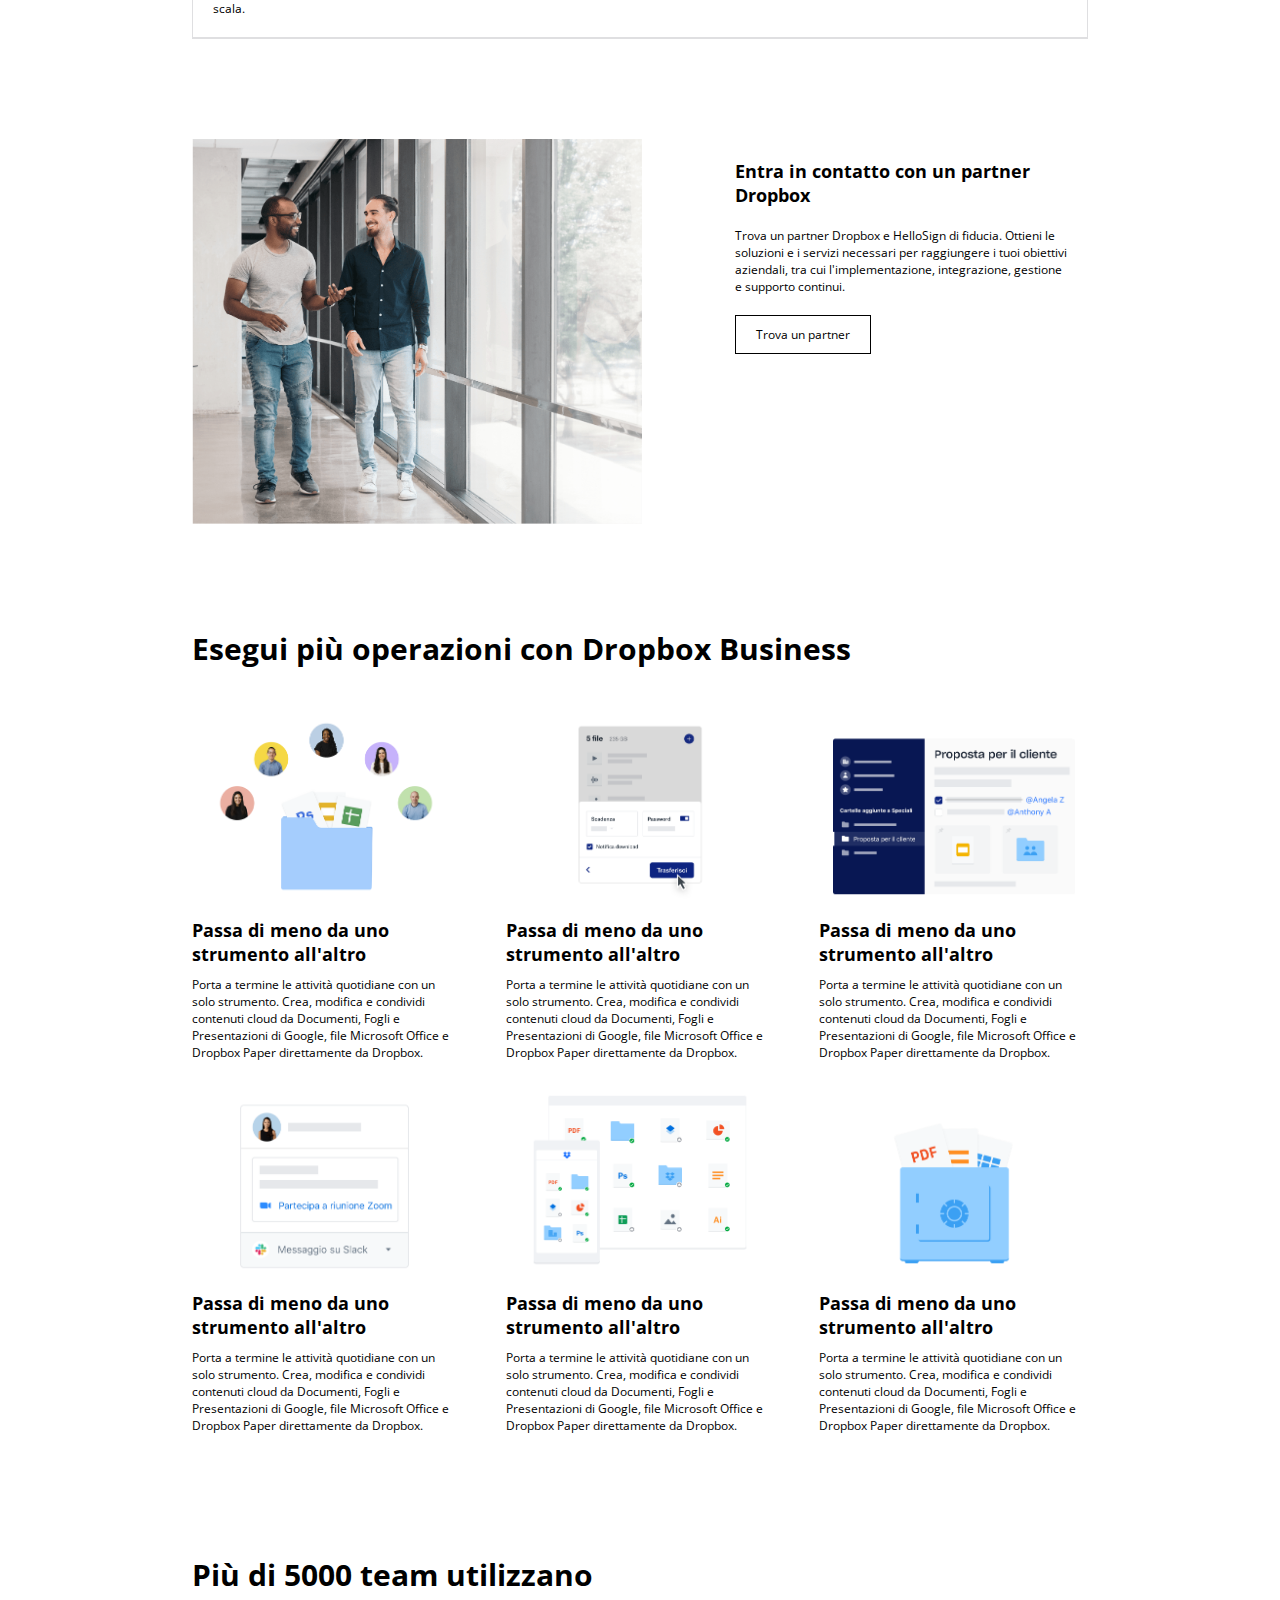
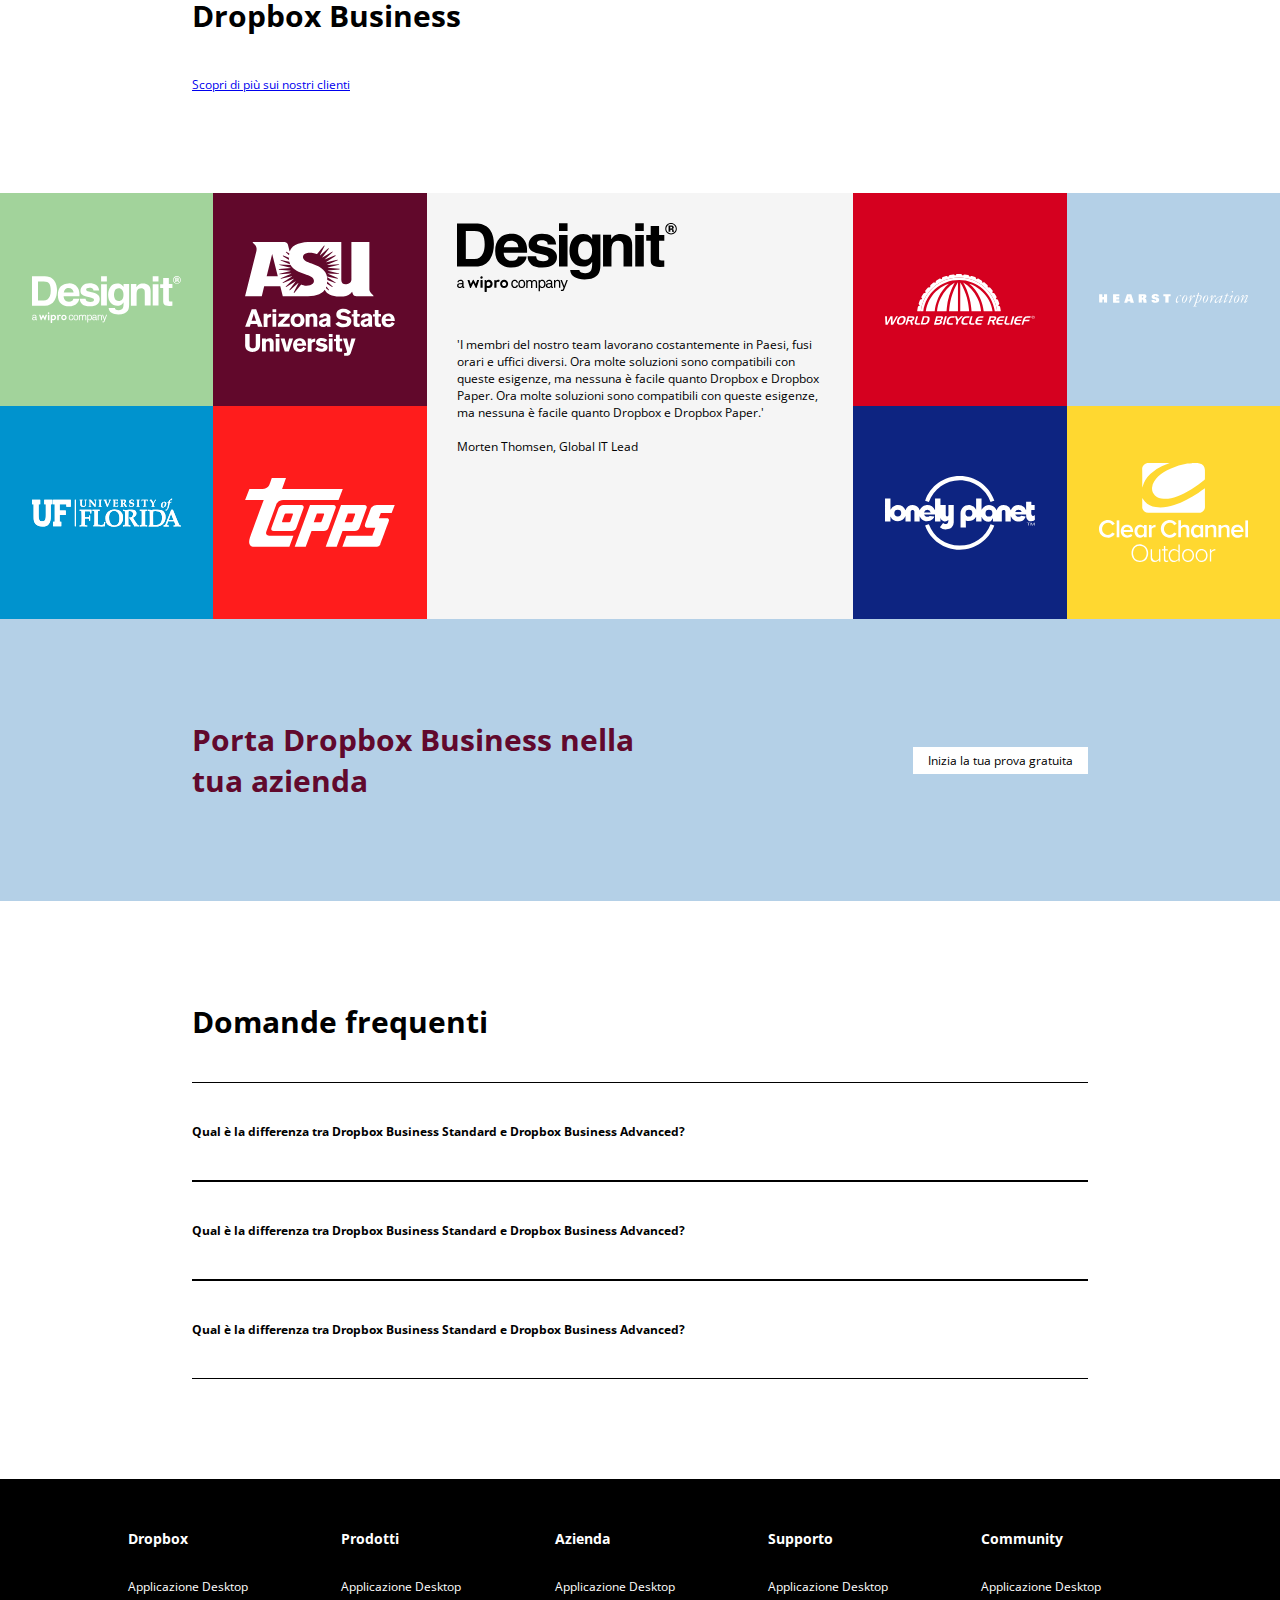
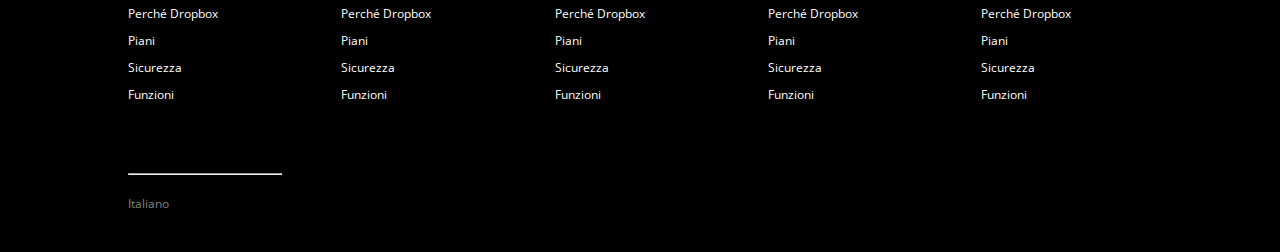
==== commit bc662725: "minor fix" ====
--- a/index.html
+++ b/index.html
@@ -538,8 +538,7 @@
                 <div class="title">
                     <h2>Porta Dropbox Business nella tua azienda</h2>
                 </div>
-
-                <div class="">
+                <div>
                     <a href="#" class="a-btn">Inizia la tua prova gratuita</a>
                 </div>
 
@@ -605,7 +604,6 @@
                 </div>
 
             </div>
-
 
         </section>
         <!-- /FAQ -->
--- a/css/style.css
+++ b/css/style.css
@@ -11,12 +11,13 @@
         --light: white;
         --dark: black;
         --light-grey: #dfdfe1;
+        --dark-grey: grey;
+        --purple: #61092d;
         --bg-btn: #0061ff;
         --bg-btn-light: #478cfa;
         --bg-heroimg: #b4d0e7;
         --txt-check: #0c64ff;
         --bg-designit: #a2d39b;
-        --bord-designit: #d1e9cd;
         --bg-arizona: #61082b;
         --bg-florida: #0093ce;
         --bg-topps: #ff1c1c;
@@ -242,6 +243,10 @@
         padding: 10px 0;
     }
 
+    .bsn-card-body em {
+        color: var(--dark-grey);
+    }
+
     .bsn-card-body ul {
         list-style: none;
         padding-top: 20px;
@@ -264,7 +269,7 @@
     }
 
     .bsn-card-body .fa-check {
-        color: var(--txt-check)
+        color: var(--txt-check);
     }
     
     .bsn-card-body2 .col1 {
@@ -334,10 +339,10 @@
     }
 
     .operaz {
-            align-items: center;
-            justify-content: space-between;
-            flex-wrap: wrap;
-            padding-bottom: 100px;
+        align-items: center;
+        justify-content: space-between;
+        flex-wrap: wrap;
+        padding-bottom: 100px;
     }
 
     .operaz-item {
@@ -389,7 +394,7 @@
 
     .clients-card {
         width: 50%;
-        aspect-ratio: 1;
+        aspect-ratio: 1/1;
         align-items: center;
         justify-content: center;
     }
@@ -433,7 +438,7 @@
     }
 
     .clients-item.designit-quote {
-        aspect-ratio: 1;
+        aspect-ratio: 1/1;
         padding: 30px;
         background-color: var(--bg-designit-quote);
     }
@@ -460,6 +465,7 @@
     .porta-dropbox-cont .title {
         width: 50%;
         font-size: 20px;
+        color: var(--purple);
     }
 
     .porta-dropbox-cont .a-btn {
@@ -607,7 +613,7 @@
     .language {
         width: 100%;
         padding-bottom: 40px;
-        color: var(--light);
+        color: var(--dark-grey);
     }
 
     .language hr {
@@ -617,4 +623,4 @@
         color: var(--light);
     }
 
-/* #endregion Footer  */+/* #endregion Footer  */
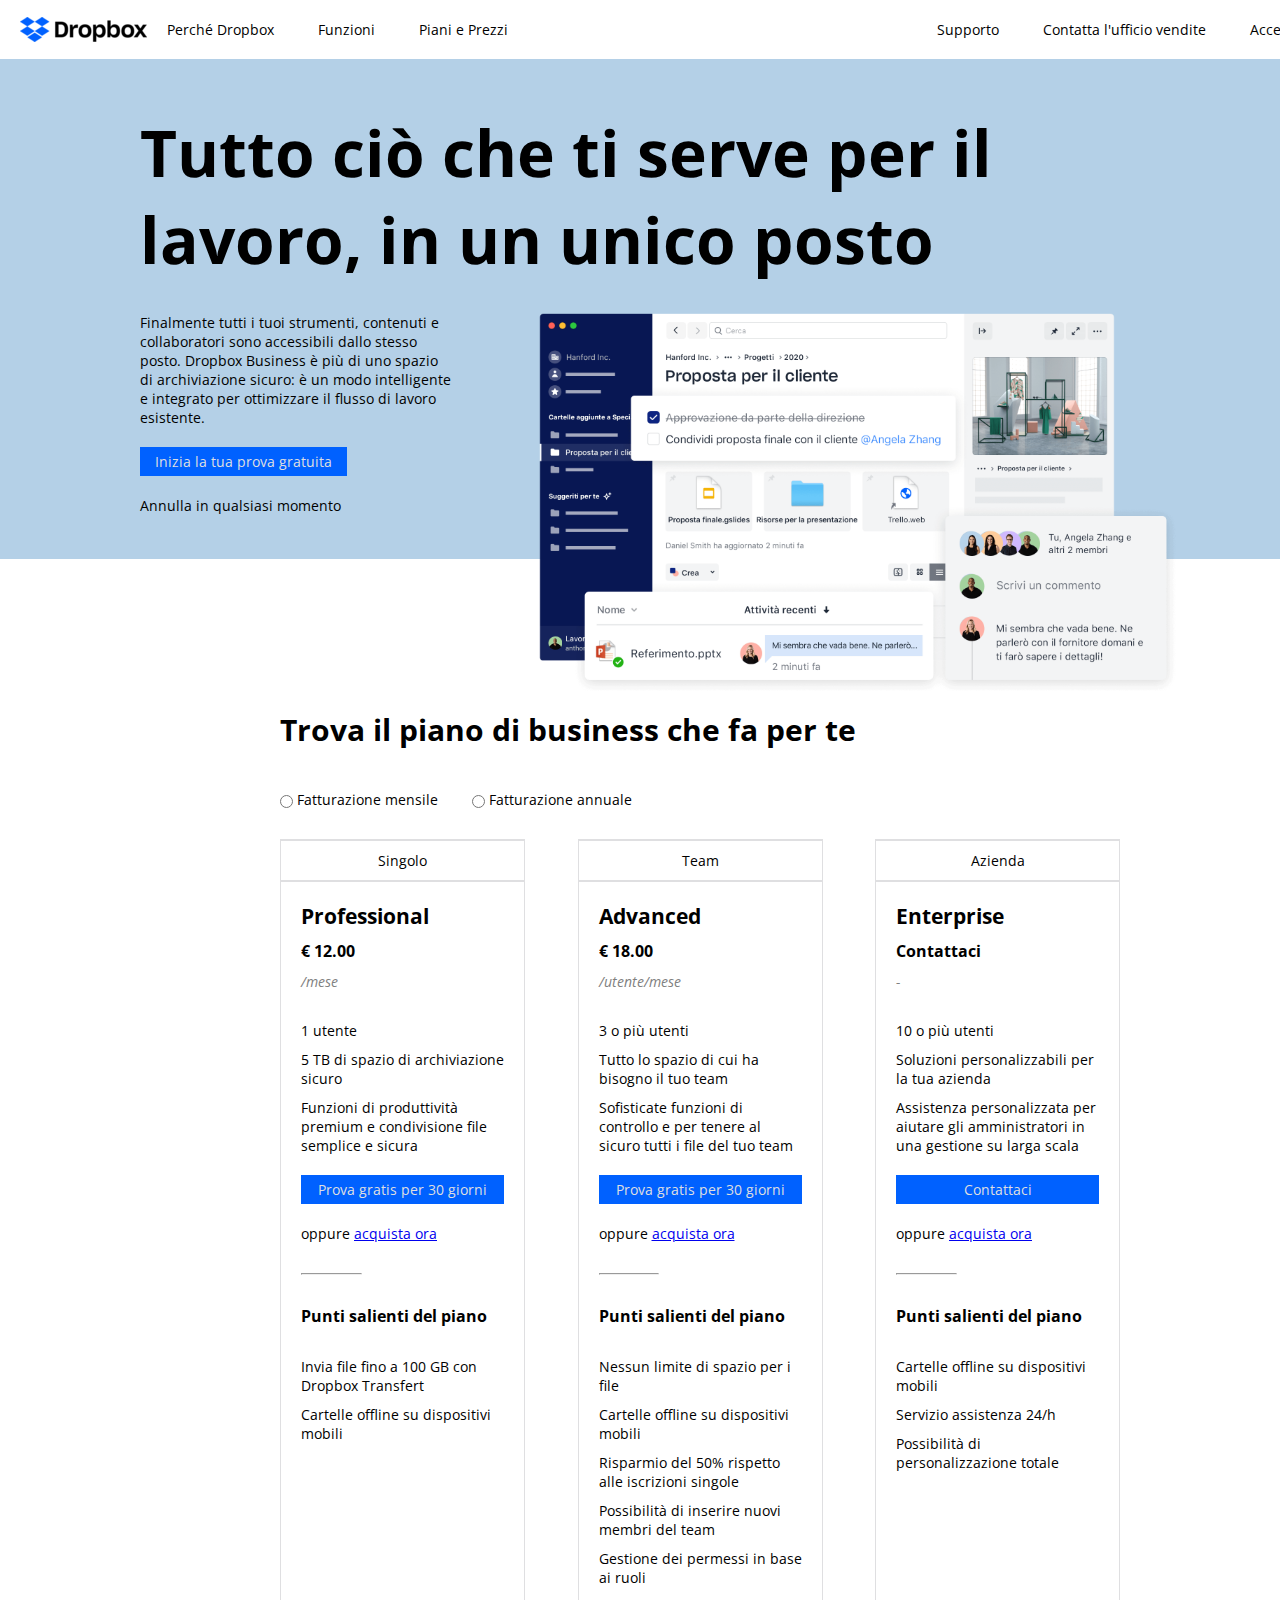
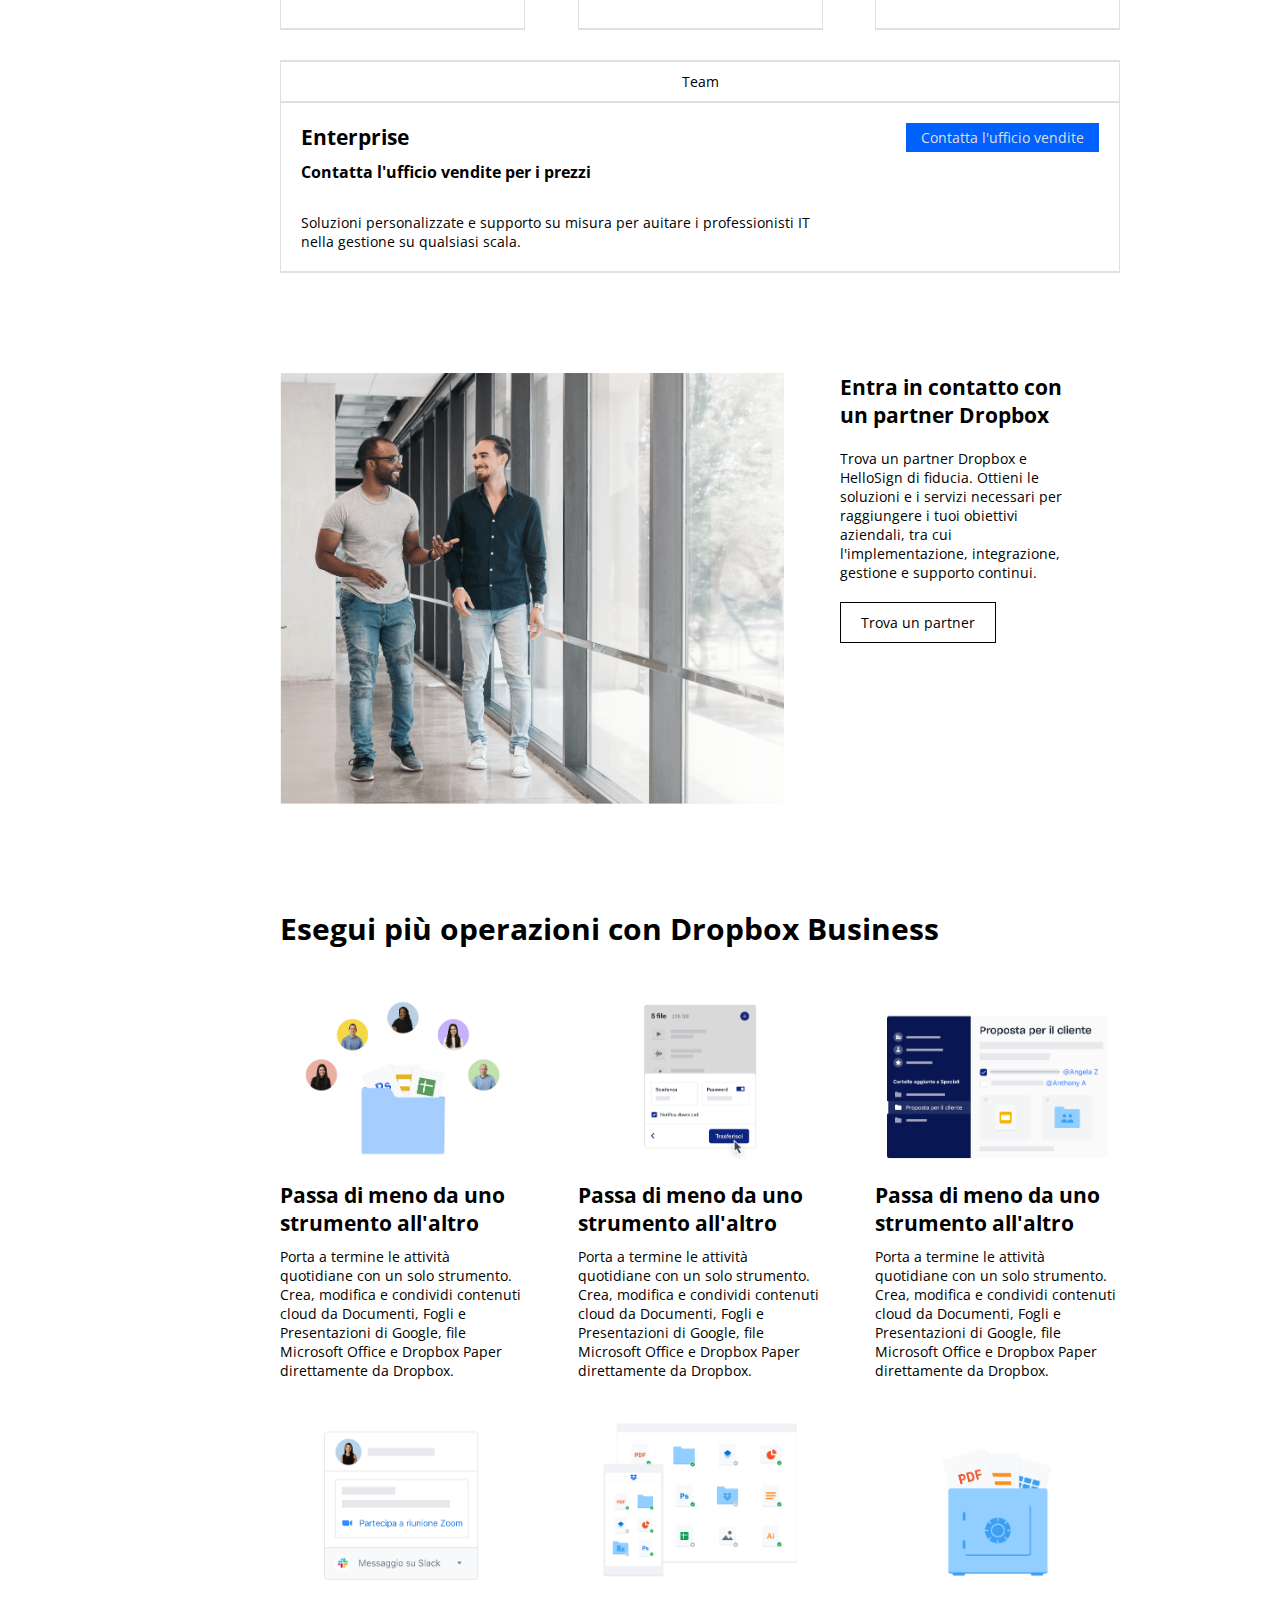
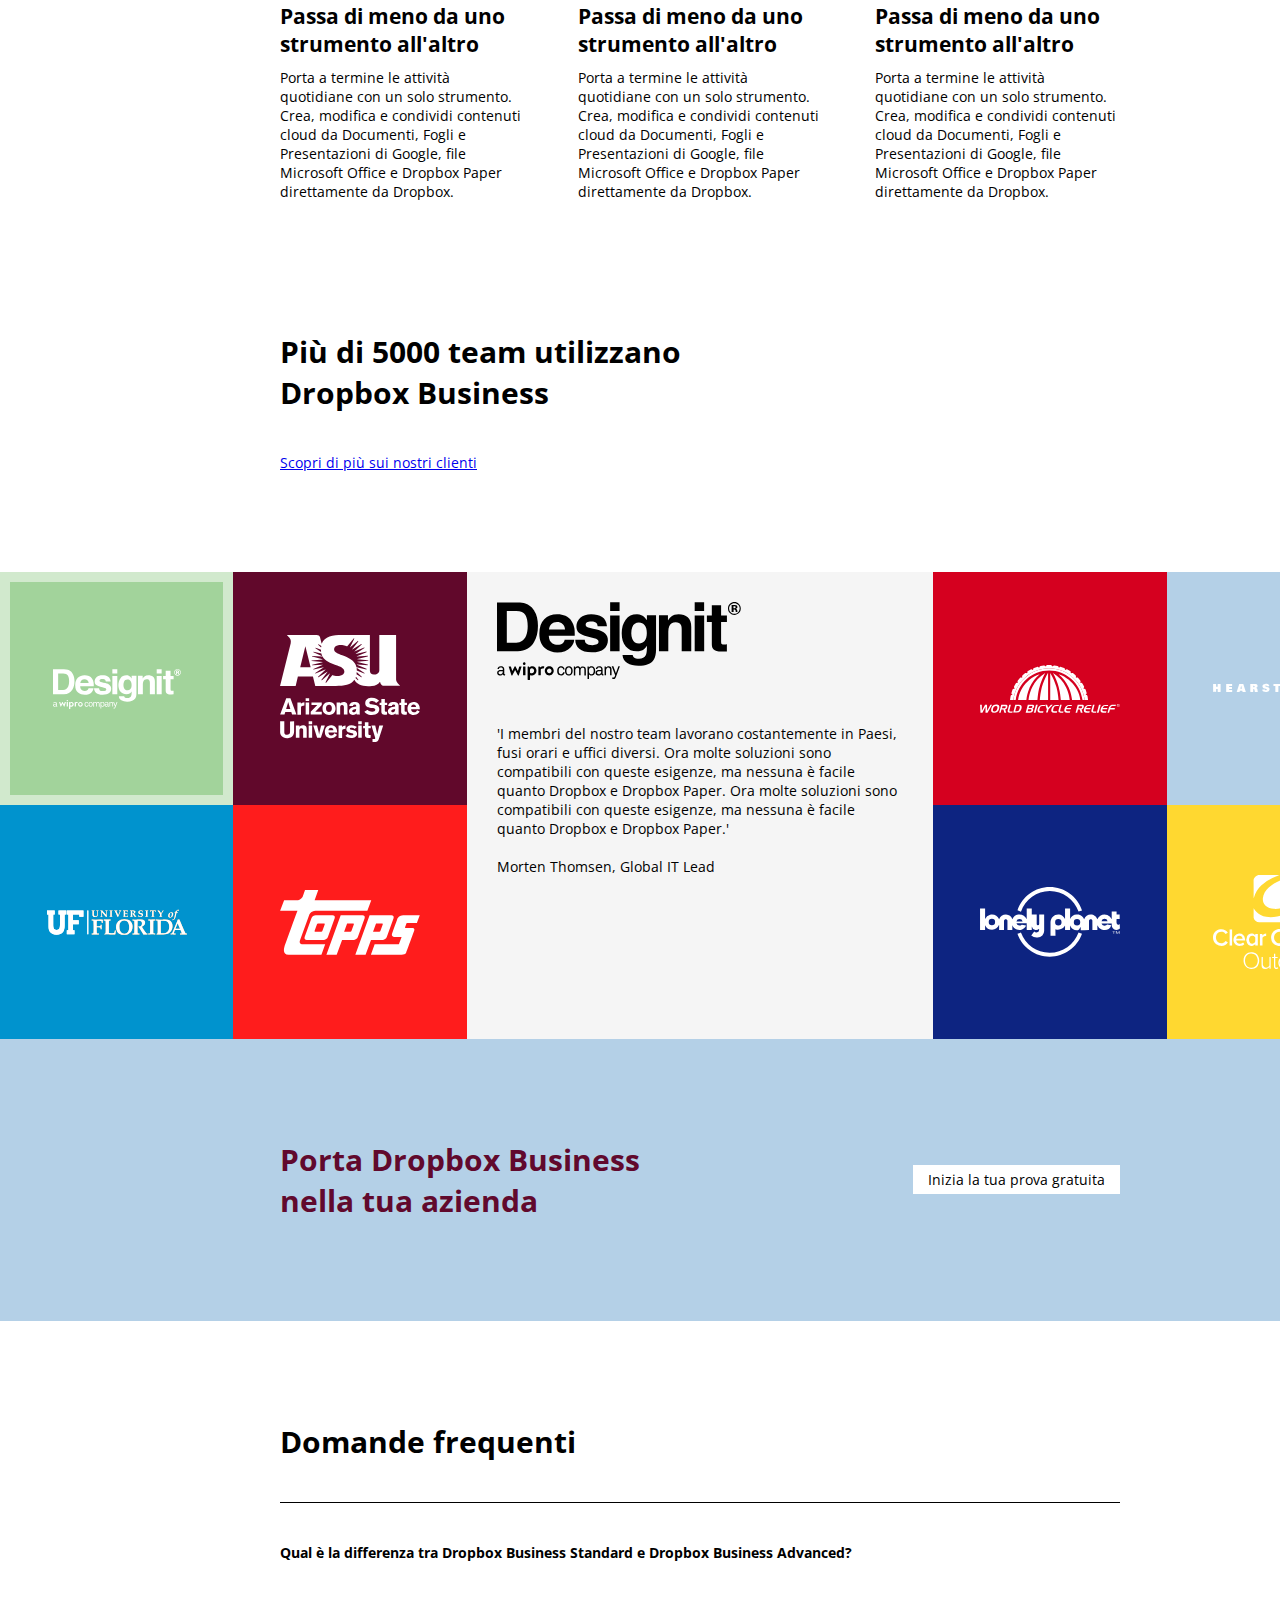
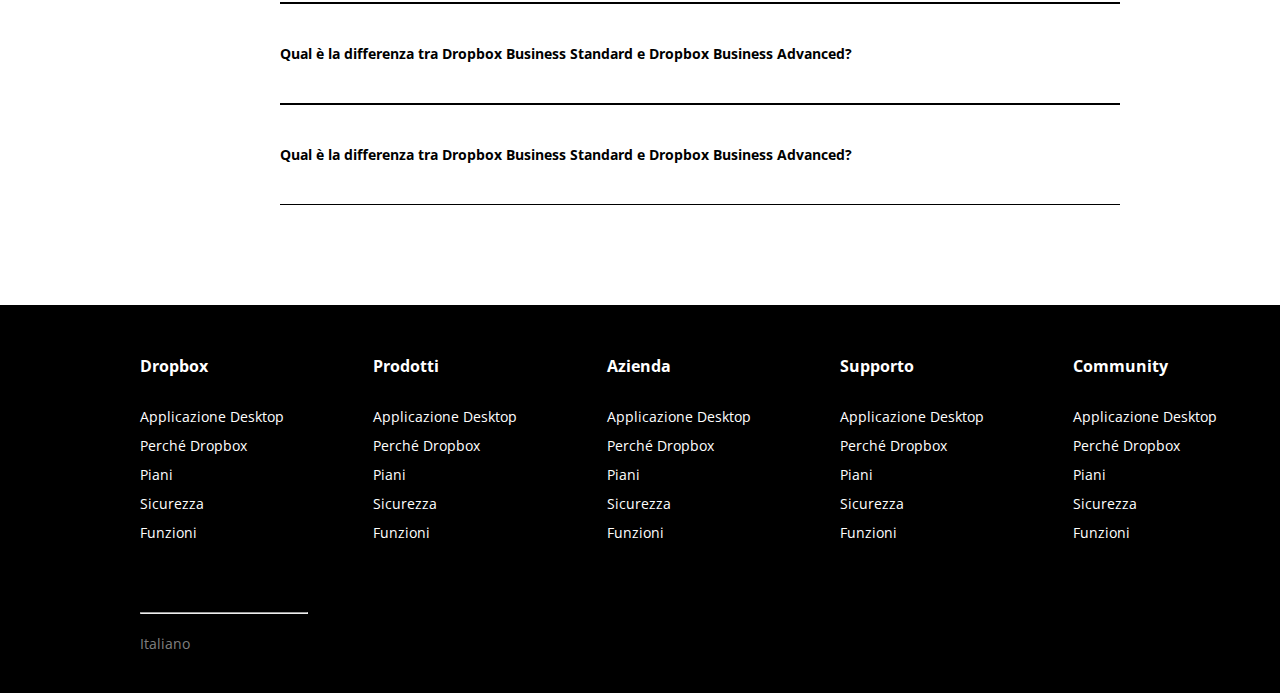
==== commit 21dc0d4e: "sistemazione layout" ====
--- a/index.html
+++ b/index.html
@@ -20,7 +20,7 @@
 
     <header>
 
-        <div class="h-container d-flex px-1">
+        <div class="h-container d-flex px-20">
 
             <div class="h-links1 d-flex">
                 <div class="dropbox-logo">
--- a/css/style.css
+++ b/css/style.css
@@ -18,6 +18,7 @@
         --bg-heroimg: #b4d0e7;
         --txt-check: #0c64ff;
         --bg-designit: #a2d39b;
+        --bord-designit: #d1e9cd;
         --bg-arizona: #61082b;
         --bg-florida: #0093ce;
         --bg-topps: #ff1c1c;
@@ -30,8 +31,8 @@
 
     body {
         font-family: 'Open Sans', sans-serif;
-        font-size: 12px;
-        min-width: 1100px;
+        font-size: 14px;
+        min-width: 1400px;
     }
 
     header {
@@ -56,8 +57,8 @@
     }
 
     .container2 {
-        width: 70%;
-        max-width: 1100px;
+        width: 60%;
+        max-width: 1000px;
         margin: auto;
     }
 
@@ -73,6 +74,11 @@
     .px-1 {
         padding-left: 1rem;
         padding-right: 1rem;
+    }
+
+    .px-20 {
+        padding-left: 20px;
+        padding-right: 20px;
     }
 
     .p-rel {
@@ -129,7 +135,7 @@
         display: inline-block;
         text-decoration: none;
         color: var(--dark);
-        padding: 16px 14px;
+        padding: 20px 20px;
     }
 
     .h-container .links a:hover {
@@ -157,7 +163,8 @@
     }
 
     .heroimg-par {
-        width: calc(100% /12 *3);
+        width: calc(100% /12 *4);
+        padding-right: 60px;
     }
 
     .heroimg-par .a-btn {
@@ -165,7 +172,7 @@
     }
 
     .heroimg-par .cancel {
-        padding-bottom: 30px;
+        padding-bottom: 40px;
     }
 
     .heroimg-par .arrow {
@@ -177,12 +184,12 @@
     }
 
     .heroimg-img {
-        width: calc(100% /12 *9);
+        width: calc(100% /12 *8);
     }
 
     .heroimg-img img {
         width: 90%;
-        max-width: 650px;
+        max-width: 750px;
     }
 
 /* #endregion Hero Image */
@@ -190,13 +197,13 @@
 /* #region Piano business */
 
     .bsn-title {
-        padding-top: 100px;
+        padding-top: 150px;
         padding-bottom: 40px;
         font-size: 20px;
     }
 
     .radio-btn {
-        padding-bottom: 20px;
+        padding-bottom: 30px;
     }
 
     #mensile, #annuale {
@@ -215,12 +222,12 @@
     }
 
     .bsn-card {
-        width: calc(100% /12 *3.6);
+        width: calc(100% /12 *3.5);
     }
 
     .bsn-card2 {
         width: 100%;
-        padding-top: 20px;
+        padding-top: 30px;
     }
 
     .bsn-card-title {
@@ -234,6 +241,10 @@
         border-right: 1px solid var(--light-grey);
     }
 
+    .bsn-card-body {
+        height: 750px;
+    }
+
     .bsn-card-body, .bsn-card-body2 {
         padding: 20px 20px;
         border-bottom: 2px solid var(--light-grey);
@@ -300,17 +311,17 @@
     }
 
     .partner .img {
-        width: calc(100% /12 * 7);
+        width: calc(100% /12 * 8);
     }
 
     .partner img {
         width: 90%;
-        max-width: 450px;
+        max-width: 600px;
     }
 
     .partner .par {
-        width: calc(100% /12 * 5);
-        padding: 20px;
+        width: calc(100% /12 * 4);
+        padding-right: 40px;
     }
 
     .par div {
@@ -346,8 +357,8 @@
     }
 
     .operaz-item {
-        width: calc(100% /12 *3.6);
-        padding-bottom: 20px;
+        width: calc(100% /12 *3.5);
+        padding-bottom: 30px;
     }
 
     .operaz img {
@@ -400,8 +411,8 @@
     }
 
     .clients-card img {
-        width: 70%;
-        filter: invert(100%) sepia(100%) saturate(0%) hue-rotate(162deg) brightness(101%) contrast(104%);
+        width: 60%;
+        filter: invert(1);
     }
 
     .clients-card.designit {
